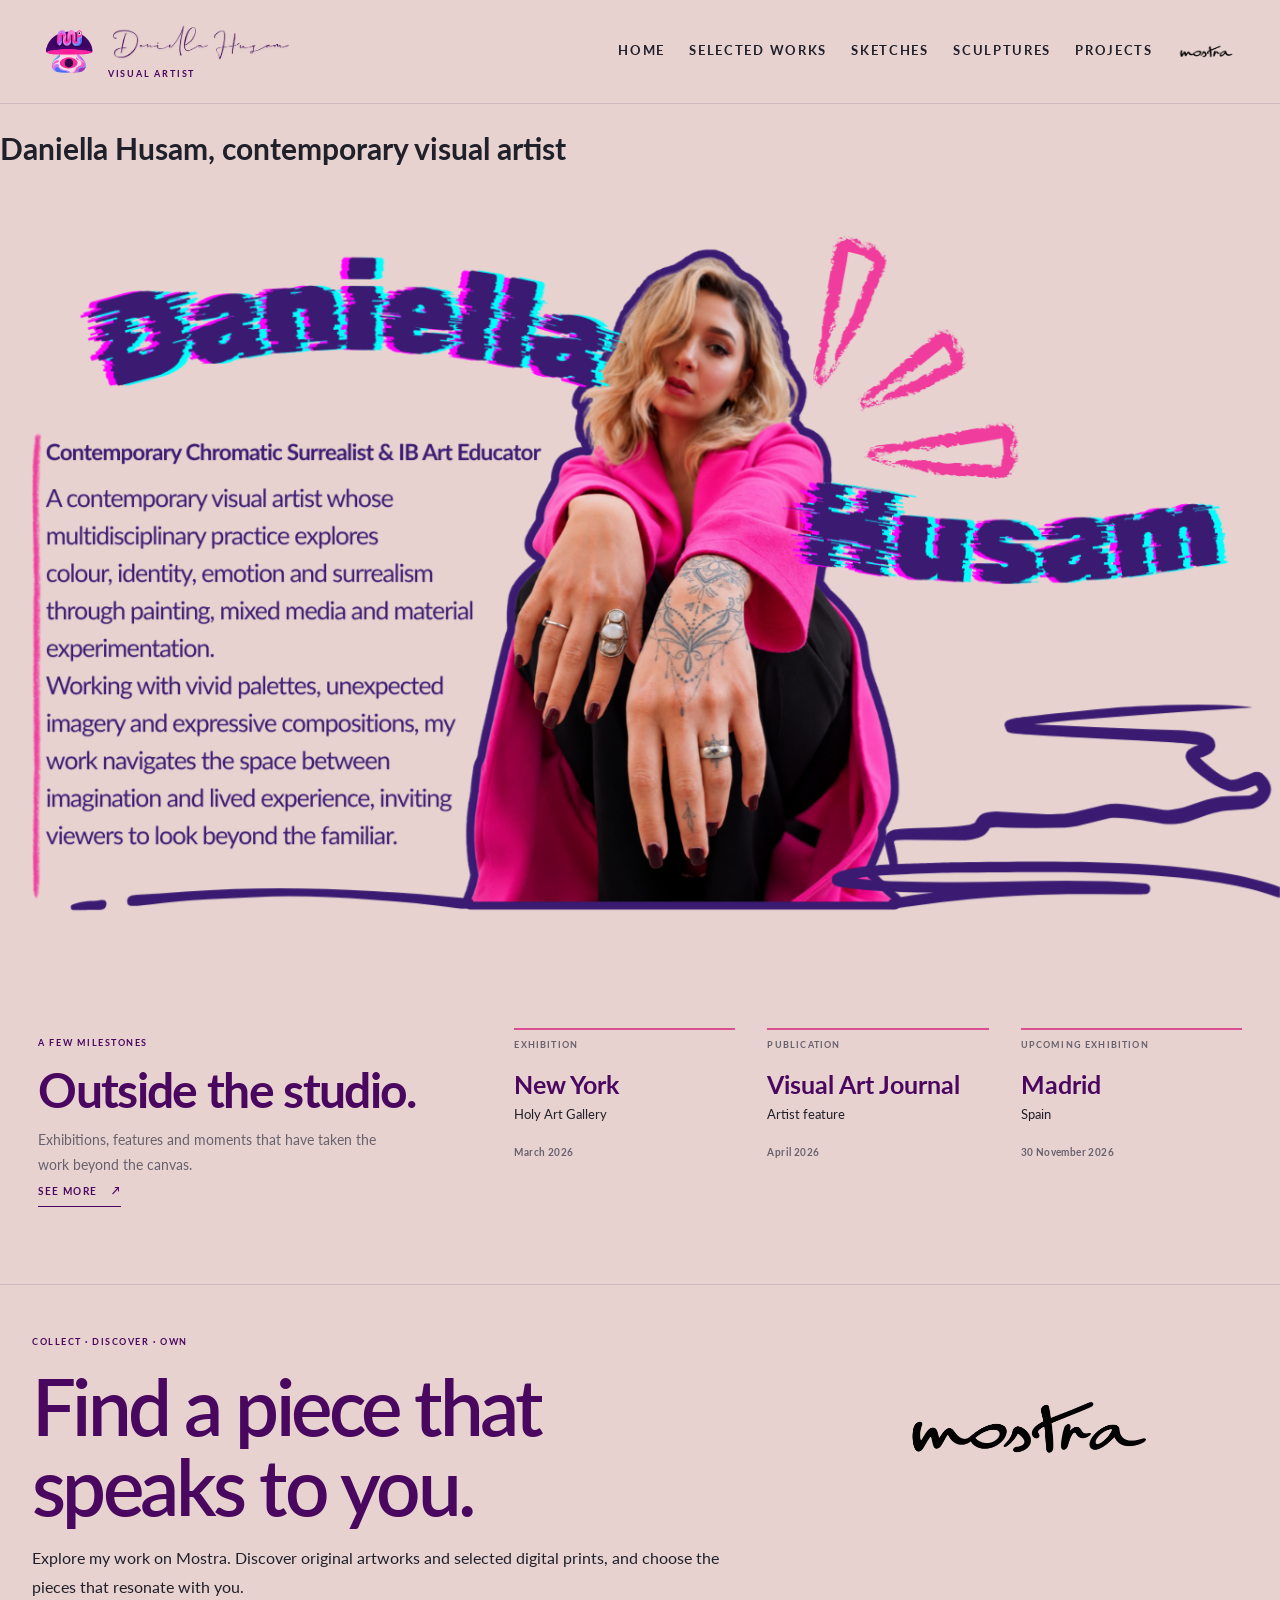
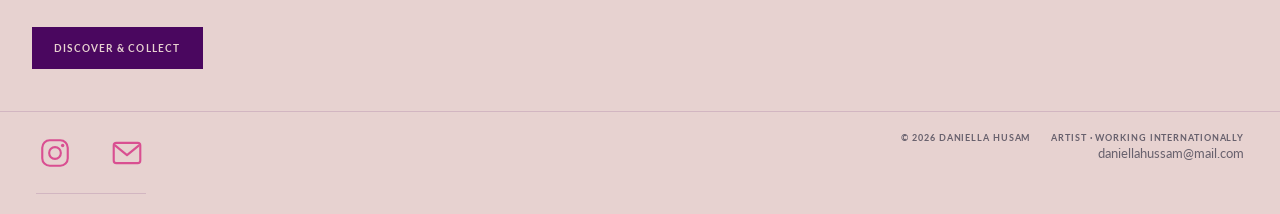
==== index.html @ 7e4cabc6 "Use non-visible semantic page heading" ====
<!doctype html>
<html lang="en">
<head>
  <meta charset="utf-8">
  <meta name="viewport" content="width=device-width, initial-scale=1">
  <title>Daniella Husam (Dania Husam) | Contemporary Visual Artist</title>
  <meta name="description" content="Daniella Husam, also known as Dania Husam, is a contemporary visual artist working across painting, mixed media and surreal imagery.">
<link rel="canonical" href="https://daniellartem.com/">
<meta property="og:type" content="website">
<meta property="og:site_name" content="Daniella Husam | Visual Artist">
<meta property="og:title" content="Daniella Husam (Dania Husam) | Contemporary Visual Artist">
<meta property="og:description" content="Daniella Husam, also known as Dania Husam, is a contemporary visual artist working across painting, mixed media and surreal imagery.">
<meta property="og:url" content="https://daniellartem.com/">
<meta property="og:image" content="https://daniellartem.com/assets/images/homefoto-org.png">
<meta name="twitter:card" content="summary_large_image">
<meta name="twitter:title" content="Daniella Husam (Dania Husam) | Contemporary Visual Artist">
<meta name="twitter:description" content="Daniella Husam, also known as Dania Husam, is a contemporary visual artist working across painting, mixed media and surreal imagery.">
<meta name="twitter:image" content="https://daniellartem.com/assets/images/homefoto-org.png">
    <link rel="icon" type="image/x-icon" href="favicon.ico">
  <link rel="icon" type="image/png" sizes="32x32" href="favicon-32.png">
  <link rel="apple-touch-icon" sizes="180x180" href="favicon-180.png">
  <link rel="preconnect" href="https://fonts.googleapis.com">
  <link rel="preconnect" href="https://fonts.gstatic.com" crossorigin>
  <link href="https://fonts.googleapis.com/css2?family=DM+Sans:wght@400;500;600;700&family=Lato:wght@400;700&family=Playfair+Display:wght@500;600;700&family=Bowlby+One+SC&display=swap" rel="stylesheet">
  <link href="assets/css/style.css?v=20261120-hidden-headings" rel="stylesheet">

  <script type="application/ld+json">
  {
    "@context": "https://schema.org",
    "@type": "Person",
    "name": "Daniella Husam",
    "alternateName": "Dania Husam",
    "jobTitle": "Visual Artist",
    "url": "https://daniellartem.com/",
    "sameAs": [
      "https://www.instagram.com/daniellartem/",
      "https://getmostra.com/artist/daniellahussam"
    ]
  }
  </script>
</head>
<body>
  <header class="site-header">
    <a class="brand" href="index.html" aria-label="Daniella Husam home">
      <img class="mushroom-mark" src="assets/images/mushroom-logo.png" alt="">
      <span class="brand-lockup">
        <img class="brand-signature" src="assets/images/daniella-husam-signature.png" alt="Daniella Husam">
        <small>VISUAL ARTIST</small>
      </span>
    </a>
    <nav class="nav" aria-label="Main navigation">
      <a href="index.html">Home</a>
      <a href="selected-works.html">Selected Works</a>
      <a href="studies.html">Sketches</a>
      <a href="ceramics.html">Sculptures</a>
      <a href="installations.html">Projects</a>
      <a class="mostra-nav-link" href="https://getmostra.com/artist/daniellahussam" target="_blank" rel="noopener noreferrer" aria-label="Visit Mostra">
        <img src="assets/images/mostra-logo.png" alt="Mostra">
      </a>
    </nav>
  </header>

  <main class="home-main">
<h1 class="visually-hidden">Daniella Husam, contemporary visual artist</h1>
    <section class="hero-artworld" aria-label="Daniella Husam artist introduction">
      <p class="hero-accessible-copy">Daniella Husam, contemporary chromatic surrealist and IB art educator. Her multidisciplinary practice explores colour, identity, emotion and surrealism through painting, mixed media and material experimentation.</p>
      <img class="hero-layer hero-portrait-layer" src="assets/images/2.png" alt="Daniella Husam in a bright pink jacket" fetchpriority="high">
      <img class="hero-layer hero-name-daniella" src="assets/images/3.png" alt="" aria-hidden="true">
      <img class="hero-layer hero-name-husam" src="assets/images/4.png" alt="" aria-hidden="true">
      <img class="hero-layer hero-pink-doodles" src="assets/images/5.png" alt="" aria-hidden="true">
      <img class="hero-layer hero-purple-scribble" src="assets/images/6.png" alt="" aria-hidden="true">
      <img class="hero-layer hero-pink-line" src="assets/images/7.png" alt="" aria-hidden="true">
      <img class="hero-layer hero-tagline" src="assets/images/8.png" alt="" aria-hidden="true">
      <img class="hero-layer hero-artist-statement" src="assets/images/9.png" alt="" aria-hidden="true">
    </section>

    <section class="achievements-preview" aria-labelledby="achievements-heading">
      <div class="achievements-heading">
        <span class="eyebrow">A few milestones</span>
        <h2 id="achievements-heading">Outside the studio.</h2>
        <p>Exhibitions, features and moments that have taken the work beyond the canvas.</p>
        <a class="text-link-button achievements-see-more" href="achievements.html">See more <span aria-hidden="true">↗</span></a>
      </div>
      <div class="achievement-list">
        <article class="achievement-item">
          <span class="achievement-type">Exhibition</span>
          <h3>New York</h3>
          <p>Holy Art Gallery</p>
          <time datetime="2026-03">March 2026</time>
        </article>
        <article class="achievement-item">
          <span class="achievement-type">Publication</span>
          <h3>Visual Art Journal</h3>
          <p>Artist feature</p>
          <time datetime="2026-04">April 2026</time>
        </article>
        <article class="achievement-item">
          <span class="achievement-type">Upcoming exhibition</span>
          <h3>Madrid</h3>
          <p>Spain</p>
          <time datetime="2026-11-30">30 November 2026</time>
        </article>
      </div>
    </section>

    <section class="mostra-section" id="collect">
      <div class="mostra-copy">
        <div class="eyebrow">Collect · Discover · Own</div>
        <h2>Find a piece that<br>speaks to you.</h2>
        <p>Explore my work on Mostra. Discover original artworks and selected digital prints, and choose the pieces that resonate with you.</p>
        <a class="mostra-button" href="https://getmostra.com/artist/daniellahussam" target="_blank" rel="noopener noreferrer">Discover &amp; Collect</a>
      </div>
      <a class="mostra-art-link" href="https://getmostra.com/artist/daniellahussam" target="_blank" rel="noopener noreferrer" aria-label="Discover and collect artwork on Mostra">
        <img class="mostra-large-logo" src="assets/images/mostra-logo.png" alt="Mostra">
      </a>
    </section>
  </main>

  <footer class="site-footer home-footer">
    <div class="footer-socials" aria-label="Social links">
      <a href="https://www.instagram.com/daniellartem/" target="_blank" rel="noopener noreferrer" aria-label="Instagram">
        <svg viewBox="0 0 32 32" aria-hidden="true"><rect x="4" y="4" width="24" height="24" rx="7"></rect><circle cx="16" cy="16" r="5.5"></circle><circle class="icon-dot" cx="23.2" cy="8.9" r="1.6"></circle></svg>
      </a>
      <a href="mailto:daniellahussam@mail.com" aria-label="Email Daniella">
        <svg viewBox="0 0 32 32" aria-hidden="true"><rect x="3.5" y="6.5" width="25" height="19" rx="2.5"></rect><path d="M5 9l11 9 11-9"></path></svg>
      </a>
    </div>
    <div class="footer-bottom">
      <span>© 2026 Daniella Husam</span>
      <span>Artist · Working internationally<br><a href="mailto:daniellahussam@mail.com">daniellahussam@mail.com</a></span>
    </div>
  </footer>
</body>
</html>
---- assets/css/style.css ----
@import url('https://fonts.googleapis.com/css2?family=DM+Sans:wght@400;500;600;700&family=Lato:wght@400;700&family=Playfair+Display:wght@500;600;700&display=swap');

:root {
  --blush: #e7d2d0;
  --pink: #D94F91;
  --purple: #4A075F;
  --ink: #20202B;
  --blue: #8DAFC2;
  --paper: var(--blush);
  --muted: #68616D;
  --line: rgba(32, 32, 43, .16);
  --sans: 'Lato', sans-serif;
  --display: 'Playfair Display', Georgia, serif;
  --ui: 'DM Sans', sans-serif;
}

* { box-sizing: border-box; }
html { scroll-behavior: smooth; scroll-padding-top: 110px; }
body {
  margin: 0;
  background: var(--blush);
  color: var(--ink);
  font: 15px/1.65 var(--sans);
  animation: pageIn .7s ease both;
}
@keyframes pageIn { from { opacity: 0; } to { opacity: 1; } }
a { color: inherit; text-decoration: none; }
a:hover { color: var(--pink); }
img { max-width: 100%; display: block; }

/* Fixed navigation shared by every page */
.site-header {
  position: fixed;
  z-index: 1000;
  inset: 0 0 auto;
  width: 100%;
  min-height: 88px;
  padding: 13px 5vw;
  display: flex;
  align-items: center;
  justify-content: space-between;
  gap: 24px;
  background: rgba(231, 210, 208, .96);
  border-bottom: 1px solid var(--line);
  backdrop-filter: blur(14px);
}
body { padding-top: 88px; }
.brand { display: flex; align-items: center; gap: 10px; min-width: 0; flex-shrink: 0; }
.brand .mushroom-mark { width: 36px; height: 36px; flex: 0 0 36px; object-fit: contain; }
.brand-lockup { display: flex; flex-direction: column; align-items: flex-start; gap: 3px; }
.brand .brand-signature { width: 150px; height: auto; max-height: 38px; object-fit: contain; }
.brand-lockup small { font: 700 8px/1.3 var(--ui); letter-spacing: .2em; color: var(--purple); }
.nav { display: flex; flex-wrap: wrap; gap: clamp(10px, 1.8vw, 27px); justify-content: flex-end; align-items: center; }
.nav a {
  font: 700 10px/1.4 var(--ui);
  letter-spacing: .12em;
  text-transform: uppercase;
  color: var(--ink);
  padding: 6px 0;
  border-bottom: 1px solid transparent;
  transition: color .25s, border-color .25s;
}
.nav a:hover, .nav a.active { color: var(--pink); border-color: var(--pink); }
.nav .mostra-nav-link { border: 0; display: flex; align-items: center; }
.mostra-nav-link img { width: 49px; height: 23px; object-fit: contain; }

/* Editorial homepage */
main { max-width: 1600px; margin: auto; padding: 0 5vw; }
.hero-editorial {
  min-height: min(790px, calc(100vh - 88px));
  position: relative;
  display: grid;
  grid-template-columns: 1fr 1fr;
  grid-template-rows: 125px minmax(390px, 1fr) 100px;
  align-items: center;
  padding: 35px 0 25px;
  isolation: isolate;
}
.hero-name {
  z-index: 2;
  color: var(--purple);
  font: 600 clamp(54px, 8.5vw, 126px)/.98 var(--display);
  letter-spacing: -.055em;
}
.hero-name-daniella { grid-column: 1; grid-row: 1; align-self: end; padding-left: 2%; }
.hero-name-husam { grid-column: 2; grid-row: 1; align-self: end; text-align: right; padding-right: 3%; color: var(--pink); }
.hero-portrait {
  grid-column: 1 / 3;
  grid-row: 2 / 4;
  justify-self: center;
  align-self: center;
  width: min(48%, 510px);
  height: min(590px, 66vh);
  min-height: 390px;
  overflow: hidden;
  position: relative;
  z-index: 1;
  background: var(--blue);
  box-shadow: 18px 18px 0 rgba(141, 175, 194, .24);
}
.hero-portrait img {
  width: 100%;
  height: 100%;
  object-fit: cover;
  object-position: 50% 42%;
  animation: portraitReveal 1.1s .12s both;
}
@keyframes portraitReveal {
  from { opacity: 0; transform: scale(1.035); }
  to { opacity: 1; transform: scale(1); }
}
.hero-intro {
  grid-column: 2;
  grid-row: 3;
  z-index: 3;
  justify-self: end;
  align-self: end;
  width: min(310px, 42%);
  margin: 0 1% 12px 0;
  padding: 18px 20px;
  background: rgba(231, 210, 208, .94);
}
.eyebrow { font: 700 9px/1.6 var(--ui); letter-spacing: .17em; text-transform: uppercase; color: var(--purple); }
.hero-intro p { font-size: 14px; line-height: 1.75; margin: 10px 0 0; }
.scroll-cue {
  grid-column: 1;
  grid-row: 3;
  z-index: 3;
  align-self: end;
  justify-self: start;
  display: inline-flex;
  align-items: center;
  gap: 12px;
  margin: 0 0 18px 2%;
  font: 700 9px var(--ui);
  letter-spacing: .15em;
  text-transform: uppercase;
  color: var(--purple);
}
.scroll-arrow { color: var(--pink); font-size: 22px; transition: transform .25s; }
.scroll-cue:hover .scroll-arrow { transform: translateY(5px); }

/* Mostra call to action */
.mostra-section {
  display: grid;
  grid-template-columns: 1.3fr .7fr;
  gap: 50px;
  align-items: center;
  padding: 75px 0;
  margin: 15px 0 55px;
  border-top: 1px solid var(--line);
  border-bottom: 1px solid var(--line);
}
.mostra-copy h2 {
  font: 600 clamp(40px, 6vw, 76px)/1.02 var(--display);
  letter-spacing: -.045em;
  margin: 18px 0;
  max-width: 850px;
  color: var(--purple);
}
.mostra-copy p { font-size: 16px; line-height: 1.8; max-width: 650px; margin: 0 0 25px; color: var(--ink); }
.mostra-button {
  display: inline-flex;
  background: var(--purple);
  color: var(--blush);
  padding: 15px 22px;
  font: 700 10px var(--ui);
  letter-spacing: .12em;
  text-transform: uppercase;
  transition: transform .25s, background .25s;
}
.mostra-button:hover { background: var(--pink); color: white; transform: translateY(-2px); }
.mostra-mark { display: flex; justify-content: center; align-items: center; padding: 25px; }
.mostra-mark img { width: 100%; max-width: 270px; height: auto; object-fit: contain; }

.gallery-main { padding-top: 35px; }
.card-grid { columns: 3; column-gap: 22px; padding: 0 0 75px; }
.work-card {
  display: inline-block; width: 100%; break-inside: avoid; margin: 0 0 34px;
  opacity: 0; transform: translateY(16px);
  transition: opacity .7s ease, transform .7s ease;
}
.work-card.is-visible { opacity: 1; transform: translateY(0); }
.work-card .visual { width: 100%; overflow: hidden; background: transparent; }
.work-card .visual img {
  width: 100%; height: auto; object-fit: contain; cursor: zoom-in;
  transition: transform .7s cubic-bezier(.2,.7,.2,1), opacity .4s;
}
.work-card:hover .visual img { transform: scale(1.018); }
.artwork-details { padding: 10px 0 0; }
.artwork-line { font-size: 12px; line-height: 1.65; color: var(--ink); }
.artwork-line strong { font-weight: 800; }
.artwork-price { font-size: 11px; margin-top: 3px; color: var(--muted); }
.artwork-purchase {
  display: inline-block; font: 700 10px var(--ui); text-transform: uppercase;
  letter-spacing: .12em; text-decoration: underline; text-underline-offset: 4px;
  margin-top: 7px; color: var(--purple);
}
.empty-message { padding: 40px 0; color: var(--muted); }
.site-footer {
  border-top: 1px solid var(--line); padding: 22px 5vw 30px; max-width: 1600px;
  margin: auto; display: flex; justify-content: space-between; gap: 20px;
  flex-wrap: wrap; color: var(--muted); font: 700 9px var(--ui);
  letter-spacing: .1em; text-transform: uppercase;
}

/* Artwork zoom viewer */
.zoom-viewer {
  position: fixed; inset: 0; z-index: 9999; display: none; align-items: center;
  justify-content: center; background: rgba(32, 32, 43, .97); padding: 70px 24px 30px;
}
.zoom-viewer.open { display: flex; }
.zoom-stage { width: 100%; height: 100%; display: flex; align-items: center; justify-content: center; overflow: hidden; touch-action: none; cursor: grab; user-select: none; }
.zoom-stage.dragging { cursor: grabbing; }
.zoom-stage img { max-width: 100%; max-height: 100%; width: auto; height: auto; object-fit: contain; transform-origin: center; pointer-events: none; user-select: none; }
.zoom-toolbar {
  position: absolute; top: 18px; left: 50%; transform: translateX(-50%);
  display: flex; align-items: center; gap: 9px; z-index: 2;
  background: rgba(231, 210, 208, .12); border: 1px solid rgba(231, 210, 208, .2);
  border-radius: 40px; padding: 8px 12px;
}
.zoom-toolbar button, .zoom-close {
  border: 0; color: white; background: rgba(231, 210, 208, .15); cursor: pointer;
  border-radius: 50%; width: 38px; height: 38px; font-size: 21px;
  display: flex; align-items: center; justify-content: center;
}
.zoom-level { color: white; font-size: 13px; min-width: 48px; text-align: center; }
.zoom-close { position: absolute; top: 20px; right: 24px; font-size: 25px; z-index: 3; }
.zoom-hint { position: absolute; bottom: 18px; color: rgba(231, 210, 208, .7); font-size: 11px; letter-spacing: 1px; }
body.viewer-open { overflow: hidden; }

@media (max-width: 900px) {
  .site-header { min-height: 100px; padding: 12px 5vw; align-items: flex-start; flex-direction: column; gap: 7px; }
  body { padding-top: 100px; }
  .nav { justify-content: flex-start; gap: 8px 18px; }
  .hero-editorial { min-height: 760px; grid-template-rows: 100px minmax(400px, 1fr) 115px; }
  .hero-name { font-size: clamp(52px, 10vw, 90px); }
  .hero-portrait { width: 58%; height: 520px; }
  .hero-intro { width: 42%; padding: 14px; }
  .mostra-section { grid-template-columns: 1fr .6fr; gap: 25px; }
}
@media (max-width: 600px) {
  .site-header { min-height: 126px; padding: 10px 5vw; gap: 8px; }
  body { padding-top: 126px; }
  .brand .brand-signature { width: 132px; }
  .brand .mushroom-mark { width: 31px; height: 31px; flex-basis: 31px; }
  .nav { gap: 7px 13px; }
  .nav a { font-size: 8px; }
  .mostra-nav-link img { width: 40px; }
  main { padding: 0 5vw; }
  .hero-editorial {
    min-height: 760px; grid-template-columns: 1fr 1fr;
    grid-template-rows: 85px 1fr 155px; padding: 22px 0;
  }
  .hero-name { font-size: clamp(43px, 12vw, 68px); }
  .hero-name-daniella { padding-left: 0; }
  .hero-name-husam { padding-right: 0; }
  .hero-portrait { width: 76%; height: 480px; min-height: 0; grid-row: 2 / 4; }
  .hero-intro {
    grid-column: 1 / 3; grid-row: 3; width: 72%;
    justify-self: end; margin: 0 0 12px; padding: 12px 14px;
  }
  .hero-intro p { font-size: 12px; line-height: 1.6; }
  .scroll-cue { grid-column: 1; grid-row: 3; margin: 0 0 18px; gap: 7px; font-size: 8px; }
  .mostra-section { grid-template-columns: 1fr; gap: 20px; padding: 45px 0; }
  .mostra-mark { justify-content: flex-start; padding: 5px 0; }
  .mostra-mark img { max-width: 170px; }
  .card-grid { columns: 2; column-gap: 12px; }
  .work-card { margin-bottom: 24px; }
  .artwork-line { font-size: 11px; }
  .site-footer { padding-left: 5vw; padding-right: 5vw; }
  .zoom-viewer { padding: 75px 10px 45px; }
  .zoom-close { right: 12px; }
  .zoom-toolbar { top: 12px; }
}
@media (max-width: 380px) {
  .card-grid { columns: 1; }
  .nav { gap: 6px 10px; }
}
@media (prefers-reduced-motion: reduce) {
  *, *::before, *::after { animation-duration: .01ms !important; transition-duration: .01ms !important; scroll-behavior: auto !important; }
  .work-card { opacity: 1; transform: none; }
}


/* ===== Homepage art direction: blush, ink, pink, purple and blue ===== */
:root {
  --blush: #e7d2d0;
  --pink: #D94F91;
  --purple: #4A075F;
  --ink: #20202B;
  --blue: #8DAFC2;
  --line: rgba(74, 7, 95, .13);
}
.site-header {
  min-height: 78px;
  padding: 9px 2.5vw;
  background: rgba(231,210,208,.97);
}
body { padding-top: 78px; }
.brand { gap: 12px; }
.brand .mushroom-mark { width: 43px; height: 43px; flex-basis: 43px; }
.brand .brand-signature { width: 150px; max-height: 38px; }
.brand-lockup small { font-size: 8px; }
.nav { gap: clamp(12px, 1.7vw, 25px); }
.nav a { font-size: 9px; letter-spacing: .12em; }
.nav .mostra-nav-link img { width: 49px; height: 23px; }

.home-main { max-width: none; padding: 0 2.8vw; }
.hero-artworld {
  position: relative;
  min-height: 660px;
  height: min(690px, calc(100vh - 78px));
  max-height: 760px;
  overflow: hidden;
  border-bottom: 1px solid var(--line);
  isolation: isolate;
}
.hero-word {
  position: absolute;
  z-index: 1;
  font-family: 'Bowlby One SC', Impact, sans-serif;
  font-weight: 400;
  line-height: .9;
  letter-spacing: -.055em;
  text-transform: none;
  color: var(--ink);
  font-size: clamp(66px, 10.2vw, 148px);
  text-shadow: 4px 3px 0 var(--pink), -4px -3px 0 #12c9d6;
  -webkit-text-stroke: .5px var(--ink);
  pointer-events: none;
}
.hero-word-daniella { left: 2%; top: 15%; transform: rotate(-4deg); }
.hero-word-husam { right: 2%; top: 42%; transform: rotate(2deg); }
.portrait-wrap {
  position: absolute;
  z-index: 2;
  left: 50%;
  bottom: 0;
  transform: translateX(-50%);
  width: min(48vw, 590px);
  height: 94%;
  display: flex;
  align-items: flex-end;
  justify-content: center;
  overflow: visible;
  background: transparent;
  box-shadow: none;
}
.portrait-cutout {
  display: block;
  width: 100%;
  height: 100%;
  object-fit: contain;
  object-position: center bottom;
  animation: none !important;
  transform: none !important;
  filter: none;
}
.portrait-scribble {
  position: absolute;
  z-index: 3;
  left: -53%;
  bottom: -3px;
  width: 112%;
  height: 135px;
  overflow: visible;
  pointer-events: none;
}
.portrait-scribble path {
  fill: none;
  stroke: var(--purple);
  stroke-width: 7;
  stroke-linecap: round;
  stroke-linejoin: round;
}
.hero-bio {
  position: absolute;
  z-index: 4;
  right: 1.4%;
  bottom: 4px;
  width: min(29%, 355px);
  display: flex;
  gap: 15px;
  align-items: stretch;
  padding: 0 0 10px;
  background: transparent;
}
.bio-rule { display: block; width: 4px; flex: 0 0 4px; background: var(--pink); }
.bio-copy { padding: 5px 0 0; }
.bio-copy p { margin: 0; font: 400 clamp(14px, 1.25vw, 19px)/1.48 var(--sans); color: var(--purple); }
.bio-copy .bio-kicker { margin-bottom: 3px; }
.hero-bottom-note {
  position: absolute;
  z-index: 4;
  left: 2%;
  bottom: 22px;
  color: var(--purple);
  font: 700 9px var(--ui);
  letter-spacing: .18em;
  text-transform: uppercase;
}
.hero-doodle { position: absolute; z-index: 3; pointer-events: none; }
.hero-doodle svg { width: 100%; height: 100%; overflow: visible; }
.hero-doodle svg path, .hero-doodle svg circle {
  fill: none; stroke: var(--blue); stroke-width: 4;
  stroke-linecap: round; stroke-linejoin: round;
}
.hero-fish { right: 1.1%; bottom: 24%; width: 92px; height: 72px; transform: rotate(-8deg); }
.hero-fish svg path:first-child { fill: rgba(141,175,194,.12); }
.hero-spark { right: 8%; top: 18%; color: var(--pink); font-size: 42px; transform: rotate(12deg); }
.hero-mushroom { left: 2%; top: 48%; width: 70px; height: 78px; transform: rotate(-8deg); }
.hero-mushroom svg path { stroke: var(--pink); stroke-width: 4; }
.hero-mushroom svg circle { fill: var(--pink); stroke: none; }

.mostra-section {
  margin: 0;
  padding: 50px 0 42px;
  grid-template-columns: 1.25fr .75fr;
  gap: 40px;
  border-top: 0;
  border-bottom: 1px solid var(--line);
}
.mostra-copy h2 {
  font-size: clamp(42px, 6.2vw, 78px);
  line-height: 1.02;
  margin: 18px 0 18px;
  color: var(--purple);
}
.mostra-copy p { max-width: 700px; font-size: 16px; }
.mostra-button { padding: 15px 22px; background: var(--purple); }
.mostra-button:hover { background: var(--pink); }
.mostra-art-link {
  min-height: 260px;
  position: relative;
  display: flex;
  align-items: flex-start;
  justify-content: center;
  padding: 12px 10px 0;
}
.mostra-large-logo { width: min(78%, 260px); max-height: 95px; object-fit: contain; }
.paper-plane-doodle {
  position: absolute; width: 205px; height: 165px;
  right: 18%; bottom: -5px; transform: rotate(7deg);
  overflow: visible;
}
.paper-plane-doodle path {
  fill: none; stroke: var(--blue); stroke-width: 7;
  stroke-linecap: round; stroke-linejoin: round;
}
.paper-plane-doodle .plane-trail { stroke: var(--pink); stroke-dasharray: 2 13; stroke-width: 8; }
.paper-plane-doodle circle { fill: var(--pink); stroke: none; }
.home-footer { max-width: none; padding: 0 2.8vw 20px; border-top: 0; }
.footer-socials {
  min-height: 66px; display: flex; justify-content: center; align-items: center;
  gap: 32px; border-bottom: 1px solid var(--line);
}
.footer-socials a {
  color: var(--pink); font: 700 34px/1 var(--ui);
  transition: transform .2s, color .2s;
}
.footer-socials a:hover { color: var(--purple); transform: translateY(-3px); }
.footer-bottom {
  display: flex; justify-content: space-between; gap: 20px;
  padding: 18px 0 0; color: var(--muted);
  font: 700 9px/1.7 var(--ui); letter-spacing: .1em; text-transform: uppercase;
}
.footer-bottom span:last-child { text-align: right; }
.footer-bottom a { font: 400 13px var(--sans); letter-spacing: 0; text-transform: none; }

@media (max-width: 900px) {
  .site-header { min-height: 94px; padding: 9px 3vw; flex-direction: row; align-items: center; }
  body { padding-top: 94px; }
  .brand .mushroom-mark { width: 40px; height: 40px; flex-basis: 40px; }
  .hero-artworld { min-height: 650px; height: 76vh; }
  .hero-word { font-size: clamp(58px, 11vw, 100px); }
  .portrait-wrap { width: min(58vw, 520px); height: 88%; }
  .hero-bio { width: 31%; right: 1%; }
  .bio-copy p { font-size: 14px; }
  .hero-fish { width: 68px; right: 1%; }
  .mostra-section { grid-template-columns: 1fr .65fr; }
}
@media (max-width: 600px) {
  .site-header { min-height: 120px; padding: 9px 4vw; flex-direction: column; align-items: flex-start; gap: 7px; }
  body { padding-top: 120px; }
  .brand .mushroom-mark { width: 38px; height: 38px; flex-basis: 38px; }
  .brand .brand-signature { width: 150px; }
  .nav { width: 100%; justify-content: flex-start; gap: 5px 13px; }
  .nav a { font-size: 8px; }
  .nav .mostra-nav-link img { width: 40px; }
  .home-main { padding: 0 4vw; }
  .hero-artworld { min-height: 740px; height: auto; max-height: none; }
  .hero-word { font-size: clamp(48px, 13vw, 76px); }
  .hero-word-daniella { top: 8%; left: 1%; }
  .hero-word-husam { top: 37%; right: 0; }
  .portrait-wrap { width: 92%; height: 68%; bottom: 0; }
  .portrait-scribble { left: -10%; width: 90%; height: 85px; bottom: 0; }
  .hero-bio {
    right: 0; bottom: 13px; width: 56%;
    padding: 8px 0 8px 8px; gap: 9px;
  }
  .bio-copy p { font-size: 12px; line-height: 1.45; }
  .bio-copy .bio-kicker { font-size: 11px; }
  .hero-bottom-note { left: 0; bottom: 24px; width: 38%; font-size: 7px; line-height: 1.7; }
  .hero-fish { width: 55px; height: 44px; right: 1%; bottom: 32%; }
  .hero-mushroom { width: 45px; height: 52px; top: 25%; left: 2%; }
  .hero-spark { top: 18%; right: 7%; font-size: 28px; }
  .mostra-section { grid-template-columns: 1fr; padding: 42px 0 32px; gap: 18px; }
  .mostra-copy h2 { font-size: clamp(43px, 12vw, 60px); }
  .mostra-copy p { font-size: 14px; }
  .mostra-art-link { min-height: 190px; justify-content: flex-start; }
  .mostra-large-logo { width: 170px; }
  .paper-plane-doodle { width: 150px; height: 120px; right: 10%; }
  .footer-socials { min-height: 58px; gap: 25px; }
  .footer-socials a { font-size: 29px; }
  .footer-bottom { font-size: 8px; }
  .card-grid { columns: 2; }
}


/* Homepage hero: use Daniella's supplied composition as one complete artwork */
.hero-artworld {
  width: 100%;
  min-height: 0;
  height: auto;
  max-height: none;
  padding: 0;
  margin: 0;
  overflow: hidden;
  background: #e7d2d0;
  border-bottom: 1px solid var(--line);
}
.home-hero-image {
  display: block;
  width: 100%;
  max-width: 1366px;
  height: auto;
  margin: 0 auto;
  object-fit: contain;
  object-position: center;
  animation: none !important;
  transform: none !important;
}

/* Clear, medium-sized footer social icons */
.footer-socials {
  min-height: 82px;
  gap: 34px;
}
.footer-socials a {
  display: inline-flex;
  width: 38px;
  height: 38px;
  align-items: center;
  justify-content: center;
  color: var(--pink);
}
.footer-socials a svg {
  display: block;
  width: 34px;
  height: 34px;
  fill: none;
  stroke: currentColor;
  stroke-width: 2;
  stroke-linecap: round;
  stroke-linejoin: round;
}
.footer-socials a .icon-dot { fill: currentColor; stroke: none; }
.footer-socials a:hover { color: var(--purple); }

@media (max-width: 600px) {
  .home-hero-image { width: 100%; }
  .footer-socials { min-height: 74px; gap: 28px; }
  .footer-socials a, .footer-socials a svg { width: 32px; height: 32px; }
}


/* FINAL HOMEPAGE: display Daniella's supplied PNG as-is, with no extra hero elements */
.home-main {
  max-width: none;
  width: 100%;
  padding: 0;
  margin: 0;
}
.hero-artworld {
  display: block;
  width: 100%;
  height: auto;
  min-height: 0;
  max-height: none;
  margin: 0;
  padding: 0;
  overflow: visible;
  border: 0;
  background: #e7d2d0;
}
.home-hero-image {
  display: block;
  width: 100%;
  max-width: none;
  height: auto;
  margin: 0;
  object-fit: contain;
  object-position: center;
  animation: none !important;
  transform: none !important;
}
.paper-plane-doodle {
  display: none !important;
}


/* Final sizing adjustments: larger header, slightly inset Mostra section */
.site-header {
  min-height: 104px;
  padding: 13px 3.5vw;
}
body { padding-top: 104px; }
.brand { gap: 14px; }
.brand .mushroom-mark {
  width: 49px;
  height: 49px;
  flex-basis: 49px;
}
.brand .brand-signature {
  width: 185px;
  max-height: 48px;
}
.brand-lockup small { font-size: 9px; }
.nav { gap: clamp(14px, 1.9vw, 30px); }
.nav a { font-size: 11px; }
.nav .mostra-nav-link img {
  width: 58px;
  height: 28px;
}
.mostra-section {
  padding-left: clamp(18px, 2.5vw, 40px);
  padding-right: clamp(18px, 2.5vw, 40px);
}
.paper-plane-doodle { display: none !important; }

@media (max-width: 900px) {
  .site-header {
    min-height: 104px;
    padding: 11px 3.5vw;
  }
  body { padding-top: 104px; }
  .brand .mushroom-mark {
    width: 45px;
    height: 45px;
    flex-basis: 45px;
  }
  .brand .brand-signature { width: 170px; }
  .nav a { font-size: 10px; }
  .nav .mostra-nav-link img { width: 52px; }
}

@media (max-width: 600px) {
  .site-header {
    min-height: 132px;
    padding: 10px 4vw;
  }
  body { padding-top: 132px; }
  .brand .mushroom-mark {
    width: 40px;
    height: 40px;
    flex-basis: 40px;
  }
  .brand .brand-signature { width: 155px; }
  .nav a { font-size: 8px; }
  .nav .mostra-nav-link img { width: 43px; }
  .mostra-section {
    padding-left: 14px;
    padding-right: 14px;
  }
}


/* Final navigation label sizing */
.site-header .nav a:not(.mostra-nav-link) {
  font-size: 13px;
  letter-spacing: .13em;
  line-height: 1.5;
}

@media (max-width: 900px) {
  .site-header .nav a:not(.mostra-nav-link) {
    font-size: 12px;
  }
}

@media (max-width: 600px) {
  .site-header .nav a:not(.mostra-nav-link) {
    font-size: 10px;
  }
}


/* Projects page: editorial L-shaped statement and floated image grid */
.projects-main { max-width: 1600px; }
.projects-layout { display: flow-root; padding: 0 0 75px; }
.projects-gallery {
  float: right;
  width: 58%;
  display: grid;
  grid-template-columns: repeat(2, minmax(0, 1fr));
  gap: 24px 30px;
  padding: 0 0 20px 34px;
  columns: unset;
}
.projects-gallery .work-card {
  display: block;
  width: 100%;
  margin: 0;
}
.projects-gallery .work-card:nth-child(3) { grid-column: 1 / -1; }
.projects-gallery .work-card .visual img { width: 100%; }
.project-statement {
  color: #171717;
  font-family: 'Lato', sans-serif;
  font-size: 19px;
  line-height: 1.58;
}
.project-statement h1 {
  margin: 0 0 3px;
  font: 700 clamp(25px, 2.2vw, 34px)/1.2 'Lato', sans-serif;
  color: var(--ink);
}
.project-statement .project-meta {
  margin: 0 0 24px;
  font-size: 13px;
  line-height: 1.5;
  letter-spacing: .04em;
  color: var(--muted);
}
.project-statement p { margin: 0 0 18px; }
@media (max-width: 700px) {
  .projects-gallery {
    float: none;
    width: 100%;
    padding: 0 0 24px;
    gap: 16px;
  }
  .project-statement { font-size: 16px; line-height: 1.65; }
  .project-statement h1 { font-size: 27px; }
}
@media (max-width: 420px) {
  .projects-gallery { grid-template-columns: 1fr; }
  .projects-gallery .work-card:nth-child(3) { grid-column: auto; }
}


/* Projects: independent recent uploads first, then one self-contained feature */
.projects-content { display: block; padding-bottom: 70px; }
.projects-new-work {
  display: grid;
  grid-template-columns: repeat(3, minmax(0, 1fr));
  gap: 28px;
  margin-bottom: 64px;
}
.projects-new-work .work-card { margin: 0; }
.projects-layout { display: flow-root; padding: 0 0 30px; }
.projects-gallery {
  float: right;
  width: 58%;
  display: grid;
  grid-template-columns: repeat(2, minmax(0, 1fr));
  gap: 24px 30px;
  padding: 0 0 20px 34px;
  columns: unset;
}
.projects-gallery .work-card { display: block; width: 100%; margin: 0; }
.projects-gallery .work-card:nth-child(3) { grid-column: 1 / -1; }
.projects-gallery .work-card .visual img { width: 100%; }
.projects-gallery .work-card:nth-child(n+4) { grid-column: auto; }
.project-statement {
  color: #171717;
  font-family: 'Lato', sans-serif;
  font-size: 19px;
  line-height: 1.58;
}
.project-statement h1 {
  margin: 0 0 3px;
  font: 700 clamp(25px, 2.2vw, 34px)/1.2 'Lato', sans-serif;
  color: var(--ink);
}
.project-statement .project-meta {
  margin: 0 0 24px;
  font-size: 13px;
  line-height: 1.5;
  letter-spacing: .04em;
  color: var(--muted);
}
.project-statement p { margin: 0 0 18px; }
@media (max-width: 700px) {
  .projects-new-work { grid-template-columns: repeat(2, minmax(0, 1fr)); gap: 16px; margin-bottom: 38px; }
  .projects-gallery { float: none; width: 100%; padding: 0 0 24px; gap: 16px; }
  .project-statement { font-size: 16px; line-height: 1.65; }
  .project-statement h1 { font-size: 27px; }
}
@media (max-width: 420px) {
  .projects-new-work { grid-template-columns: 1fr; }
  .projects-gallery { grid-template-columns: 1fr; }
  .projects-gallery .work-card:nth-child(3) { grid-column: auto; }
}



/* Comfort Zone: preserve artwork on the left, statement on the right */
.comfort-project {
  display: grid;
  grid-template-columns: minmax(0, 0.72fr) minmax(0, 1.28fr);
  align-items: start;
  gap: clamp(28px, 4vw, 64px);
  margin: 0 0 72px;
}
.comfort-project > .work-card {
  width: 100%;
  max-width: 480px;
  margin: 0;
}
.comfort-project > .work-card .visual img {
  display: block;
  width: 100%;
  max-height: 480px;
  object-fit: contain;
  object-position: top left;
}
.comfort-project .project-statement { padding-top: 0; }
.comfort-project .project-statement .project-meta { margin-bottom: 24px; }
@media (max-width: 700px) {
  .comfort-project { grid-template-columns: 1fr; gap: 24px; margin-bottom: 44px; }
}


/* Selected Works: compact editorial masonry grid inspired by the supplied reference */
body[data-category="Selected Works"] .gallery-main {
  width: 100%;
  max-width: 1800px;
  padding: 28px clamp(24px, 4vw, 64px) 0;
}
body[data-category="Selected Works"] .card-grid {
  columns: 4;
  column-gap: clamp(16px, 1.8vw, 28px);
  padding-bottom: 80px;
}
body[data-category="Selected Works"] .work-card {
  display: inline-block;
  width: 100%;
  margin: 0 0 26px;
  break-inside: avoid;
}
body[data-category="Selected Works"] .work-card .visual img {
  width: 100%;
  height: auto;
  object-fit: contain;
}
body[data-category="Selected Works"] .artwork-details {
  padding-top: 11px;
}
body[data-category="Selected Works"] .artwork-line {
  font-size: 12px;
  line-height: 1.6;
}
body[data-category="Selected Works"] .artwork-price {
  font-size: 11px;
  margin-top: 4px;
}
body[data-category="Selected Works"] .artwork-purchase {
  margin-top: 5px;
}
@media (max-width: 1100px) {
  body[data-category="Selected Works"] .card-grid { columns: 3; }
}
@media (max-width: 700px) {
  body[data-category="Selected Works"] .gallery-main { padding: 20px 5vw 0; }
  body[data-category="Selected Works"] .card-grid { columns: 2; column-gap: 14px; }
  body[data-category="Selected Works"] .work-card { margin-bottom: 22px; }
  body[data-category="Selected Works"] .artwork-line { font-size: 11px; }
}
@media (max-width: 420px) {
  body[data-category="Selected Works"] .card-grid { columns: 1; }
}


/* Selected Works: always show each artwork in full, with its original aspect ratio */
body[data-category="Selected Works"] .work-card .visual {
  height: auto;
  overflow: visible;
}
body[data-category="Selected Works"] .work-card .visual img {
  display: block;
  width: 100%;
  max-width: 100%;
  height: auto !important;
  aspect-ratio: auto !important;
  object-fit: unset !important;
  object-position: center;
  transform: none;
}
body[data-category="Selected Works"] .work-card:hover .visual img {
  transform: none;
}


/* Selected Works: stable editorial grid, preserving every artwork's full proportions */
body[data-category="Selected Works"] .card-grid {
  columns: unset;
  display: grid;
  grid-template-columns: repeat(4, minmax(0, 1fr));
  grid-auto-rows: auto;
  grid-auto-flow: row;
  align-items: start;
  column-gap: clamp(16px, 1.8vw, 28px);
  row-gap: 30px;
}
body[data-category="Selected Works"] .work-card {
  display: block;
  width: auto;
  min-width: 0;
  margin: 0;
  break-inside: auto;
  align-self: start;
}
body[data-category="Selected Works"] .work-card.mushroom-feature {
  grid-column: span 2;
}
body[data-category="Selected Works"] .work-card .visual {
  width: 100%;
  height: auto;
  overflow: visible;
}
body[data-category="Selected Works"] .work-card .visual img {
  display: block;
  width: 100%;
  height: auto;
  max-height: none;
  object-fit: contain;
}
body[data-category="Selected Works"] .artwork-details {
  position: relative;
  margin-top: 10px;
}
@media (max-width: 1100px) {
  body[data-category="Selected Works"] .card-grid { grid-template-columns: repeat(3, minmax(0, 1fr)); }
}
@media (max-width: 700px) {
  body[data-category="Selected Works"] .card-grid { grid-template-columns: repeat(2, minmax(0, 1fr)); }
  body[data-category="Selected Works"] .work-card.mushroom-feature { grid-column: span 2; }
}
@media (max-width: 420px) {
  body[data-category="Selected Works"] .card-grid { grid-template-columns: 1fr; }
  body[data-category="Selected Works"] .work-card.mushroom-feature { grid-column: span 1; }
}


/* TEDx University of Jordan: photograph on the left, project text alongside */
.tedx-project {
  display: grid;
  grid-template-columns: minmax(0, 1fr) minmax(0, 1fr);
  align-items: start;
  gap: clamp(28px, 4vw, 64px);
  margin: 0 0 72px;
}
.tedx-project > .work-card { width: 100%; max-width: 620px; margin: 0; }
.tedx-project > .work-card .visual { width: 100%; height: auto; overflow: visible; }
.tedx-project > .work-card .visual img {
  display: block; width: 100%; height: auto; max-height: none;
  object-fit: contain; object-position: top left;
}
.tedx-project .project-statement { padding-top: 0; }
.tedx-project .project-materials { margin-top: 24px; font-size: 15px; }
@media (max-width: 700px) {
  .tedx-project { grid-template-columns: 1fr; gap: 24px; margin-bottom: 44px; }
  .tedx-project > .work-card { max-width: none; }
}


/* Artwork descriptions */
.artwork-description {
  margin: 9px 0 0;
  max-width: 62ch;
  color: var(--muted);
  font-size: 13px;
  line-height: 1.75;
}
.project-statement .artwork-description { color: var(--ink); }
@media (max-width: 600px) {
  .artwork-description { font-size: 12px; line-height: 1.7; }
}


/* Restore The Dark Side of the Sea: statement left, curated photo grid right */
.projects-layout {
  display: grid;
  grid-template-columns: minmax(280px, 0.78fr) minmax(0, 1.22fr);
  align-items: start;
  column-gap: clamp(28px, 4vw, 64px);
  row-gap: 28px;
  padding: 0 0 75px;
}
.projects-layout > .project-statement {
  grid-column: 1;
  grid-row: 1;
}
.projects-layout > .projects-gallery {
  float: none;
  grid-column: 2;
  grid-row: 1;
  width: 100%;
  display: grid;
  grid-template-columns: repeat(2, minmax(0, 1fr));
  gap: 24px 26px;
  padding: 0;
}
.projects-layout .projects-gallery .work-card {
  width: 100%;
  margin: 0;
}
.projects-layout .projects-gallery .work-card:nth-child(3) {
  grid-column: 1 / -1;
}
.projects-layout .projects-gallery .work-card .visual {
  height: auto;
  overflow: visible;
}
.projects-layout .projects-gallery .work-card .visual img {
  display: block;
  width: 100%;
  height: auto;
  max-height: none;
  object-fit: contain;
}
@media (max-width: 700px) {
  .projects-layout {
    grid-template-columns: 1fr;
    row-gap: 24px;
  }
  .projects-layout > .project-statement,
  .projects-layout > .projects-gallery {
    grid-column: 1;
    grid-row: auto;
  }
  .projects-layout > .projects-gallery {
    grid-template-columns: repeat(2, minmax(0, 1fr));
  }
}
@media (max-width: 420px) {
  .projects-layout > .projects-gallery { grid-template-columns: 1fr; }
  .projects-layout .projects-gallery .work-card:nth-child(3) { grid-column: auto; }
}





/* Sketches and Sculptures: chronological, larger two-column grid */
.chronological-grid {
  display: grid;
  grid-template-columns: repeat(2, minmax(0, 1fr));
  align-items: start;
  column-gap: 30px;
  row-gap: 42px;
}
.chronological-grid .work-card {
  display: block;
  width: 100%;
  margin: 0;
}
.chronological-grid .work-card .visual img {
  width: 100%;
  height: auto;
  object-fit: contain;
}
@media (max-width: 600px) {
  .chronological-grid { grid-template-columns: 1fr; gap: 30px; }
}


/* Dark Side of the Sea: keep all three photographs in the two-column grid */
.projects-layout .projects-gallery .work-card:nth-child(3) {
  grid-column: auto;
}


/* 2026-11-19 layout correction: Dark Side text left, three photos right */
.projects-main .projects-layout {
  display: grid !important;
  grid-template-columns: minmax(0, 0.9fr) minmax(0, 1.1fr) !important;
  align-items: start;
  column-gap: clamp(28px, 4vw, 64px);
  row-gap: 28px;
  padding-bottom: 75px;
}
.projects-main .projects-layout > .project-statement {
  grid-column: 1 !important;
  grid-row: 1 !important;
  min-width: 0;
}
.projects-main .projects-layout > .projects-gallery {
  float: none !important;
  grid-column: 2 !important;
  grid-row: 1 !important;
  width: 100% !important;
  display: grid !important;
  grid-template-columns: repeat(2, minmax(0, 1fr)) !important;
  align-items: start;
  gap: 24px 26px;
  padding: 0 !important;
}
.projects-main .projects-layout > .projects-gallery > .work-card {
  display: block;
  width: 100%;
  min-width: 0;
  margin: 0;
}
.projects-main .projects-layout > .projects-gallery > .work-card:nth-child(3) {
  grid-column: 1 !important;
}
.projects-main .projects-layout .projects-gallery .work-card .visual,
.projects-main .projects-layout .projects-gallery .work-card .visual img {
  width: 100%;
  height: auto !important;
  max-height: none;
  object-fit: contain !important;
}
@media (max-width: 700px) {
  .projects-main .projects-layout {
    grid-template-columns: 1fr !important;
  }
  .projects-main .projects-layout > .project-statement,
  .projects-main .projects-layout > .projects-gallery {
    grid-column: 1 !important;
    grid-row: auto !important;
  }
  .projects-main .projects-layout > .projects-gallery {
    grid-template-columns: repeat(2, minmax(0, 1fr)) !important;
  }
}
@media (max-width: 420px) {
  .projects-main .projects-layout > .projects-gallery {
    grid-template-columns: 1fr !important;
  }
  .projects-main .projects-layout > .projects-gallery > .work-card:nth-child(3) {
    grid-column: 1 !important;
  }
}

/* Sketches: match Selected Works card/image scale and responsive column count */
body[data-category="Studies"] .chronological-grid {
  display: grid;
  grid-template-columns: repeat(4, minmax(0, 1fr));
  grid-auto-flow: row;
  align-items: start;
  column-gap: clamp(16px, 1.8vw, 28px);
  row-gap: 30px;
}
body[data-category="Studies"] .chronological-grid .work-card {
  width: auto;
  min-width: 0;
  margin: 0;
}
body[data-category="Studies"] .chronological-grid .work-card .visual,
body[data-category="Studies"] .chronological-grid .work-card .visual img {
  width: 100%;
  height: auto !important;
  max-height: none;
  object-fit: contain !important;
}
@media (max-width: 1100px) {
  body[data-category="Studies"] .chronological-grid { grid-template-columns: repeat(3, minmax(0, 1fr)); }
}
@media (max-width: 700px) {
  body[data-category="Studies"] .chronological-grid { grid-template-columns: repeat(2, minmax(0, 1fr)); column-gap: 14px; row-gap: 22px; }
}
@media (max-width: 420px) {
  body[data-category="Studies"] .chronological-grid { grid-template-columns: 1fr; }
}


/* Explicit project divider element, independent of pseudo-element grid placement */
.project-divider {
  grid-column: 1 / -1;
  display: block;
  width: min(72%, 560px);
  height: 24px;
  margin: 0 auto 34px;
  background-repeat: no-repeat;
  background-position: center;
  background-size: 100% 100%;
  background-image: url("data:image/svg+xml,%3Csvg xmlns='http://www.w3.org/2000/svg' viewBox='0 0 560 24'%3E%3Cpath d='M2 13 C18 2 30 23 48 12 S78 3 96 13 S126 22 144 11 S174 3 192 13 S222 22 240 11 S270 3 288 13 S318 22 336 11 S366 3 384 13 S414 22 432 11 S462 3 480 13 S510 22 528 11 S546 7 558 13' fill='none' stroke='%23D94F91' stroke-width='2.4' stroke-linecap='round'/%3E%3C/svg%3E");
}
@media (max-width:700px) {
  .project-divider { width:88%; margin-bottom:24px; }
  .tedx-project, .comfort-project { grid-template-columns:1fr !important; }
  .projects-layout { grid-template-columns:1fr !important; }
  .projects-layout > .project-statement,
  .projects-layout > .projects-gallery { grid-column:1 !important; grid-row:auto !important; }
}

/* Site-wide typography: use Lato for every text element */
html, body, body * {
  font-family: 'Lato', sans-serif !important;
}


/* Dark Side feature: enlarge the composite and keep it top-aligned beside the full statement */
.projects-main { width: min(1700px, calc(100% - 8vw)); margin-inline: auto; }
.projects-main .projects-layout {
  width: 100%;
  grid-template-columns: minmax(0, 0.8fr) minmax(0, 1.5fr) !important;
  align-items: start !important;
}
.projects-main .projects-layout > .projects-gallery {
  align-self: start !important;
  display: block !important;
  width: 100% !important;
  min-width: 0;
  min-height: 0;
  padding: 0 !important;
  margin: 0 !important;
}
.projects-main .projects-layout > .projects-gallery > img {
  display: block;
  width: 100% !important;
  height: auto !important;
  max-width: none !important;
  object-fit: contain !important;
  margin: 0;
}
@media (max-width: 700px) {
  .projects-main { width: calc(100% - 36px); }
  .projects-main .projects-layout { grid-template-columns: 1fr !important; }
  .projects-main .projects-layout > .projects-gallery { grid-column: 1 !important; grid-row: auto !important; }
}


/* Dark Side editorial finish: final paragraph sits beneath the enlarged image in the right column */
.projects-main .projects-layout {
  display: grid !important;
  grid-template-columns: minmax(0, 0.8fr) minmax(0, 1.5fr) !important;
  column-gap: clamp(28px, 4vw, 64px);
  align-items: start !important;
}
.projects-main .projects-layout > .project-statement {
  grid-column: 1 !important;
  grid-row: 1 !important;
  min-width: 0;
}
.projects-main .projects-layout > .projects-right-rail {
  grid-column: 2 !important;
  grid-row: 1 !important;
  min-width: 0;
}
.projects-main .projects-right-rail .projects-gallery {
  width: 100% !important;
  margin: 0 !important;
  padding: 0 !important;
}
.projects-main .projects-right-rail .projects-gallery > img {
  display: block;
  width: 100% !important;
  height: auto !important;
  max-width: none !important;
  object-fit: contain !important;
}
.projects-main .project-statement .project-final-paragraph,
.projects-main .projects-right-rail .project-final-paragraph {
  margin: 24px 0 0;
  font-size: 19px;
  line-height: 1.58;
}
@media (max-width: 700px) {
  .projects-main .projects-layout { grid-template-columns: 1fr !important; }
  .projects-main .projects-layout > .project-statement,
  .projects-main .projects-layout > .projects-right-rail {
    grid-column: 1 !important;
    grid-row: auto !important;
  }
  .projects-main .projects-right-rail .project-final-paragraph {
    font-size: 16px;
    line-height: 1.65;
  }
}


/* Homepage header entrance: soft fade and slight upward settle */
.site-header {
  animation: headerFadeIn .85s cubic-bezier(.2,.7,.2,1) both;
}
@keyframes headerFadeIn {
  from {
    opacity: 0;
    transform: translateY(-12px);
  }
  to {
    opacity: 1;
    transform: translateY(0);
  }
}


/* Search-friendly gallery introductions */
.gallery-intro {
  max-width: 860px;
  margin: 0 auto 34px;
  padding: 24px 0 0;
}
.gallery-intro h1 {
  margin: 0 0 12px;
  color: var(--purple, #4A075F);
  font-size: clamp(1.8rem, 3vw, 2.7rem);
  line-height: 1.15;
}
.gallery-intro p {
  max-width: 720px;
  margin: 0;
  line-height: 1.7;
}
@media (max-width: 700px) {
  .gallery-intro { padding-top: 16px; margin-bottom: 24px; }
}


/* Homepage: layered artist portrait composition supplied as aligned transparent PNGs */
.hero-artworld {
  position: relative;
  display: block;
  width: 100%;
  aspect-ratio: 1366 / 808;
  height: auto;
  min-height: 0;
  max-height: none;
  margin: 0;
  padding: 0;
  overflow: hidden;
  border: 0;
  background: #e7d2d0;
  isolation: isolate;
}
.hero-artworld .hero-layer {
  position: absolute;
  inset: 0;
  display: block;
  width: 100%;
  height: 100%;
  max-width: none;
  object-fit: fill;
  margin: 0;
  pointer-events: none;
  animation: none;
  transform: none;
}
.hero-artworld .hero-layer { z-index: 1; }
.hero-accessible-copy {
  position: absolute;
  width: 1px;
  height: 1px;
  padding: 0;
  margin: -1px;
  overflow: hidden;
  clip: rect(0, 0, 0, 0);
  white-space: nowrap;
  border: 0;
}

/* Homepage achievements preview, positioned between the hero and Mostra */
.achievements-preview {
  display: grid;
  grid-template-columns: minmax(230px, .85fr) minmax(0, 1.5fr);
  gap: clamp(28px, 5vw, 76px);
  align-items: start;
  padding: clamp(42px, 6vw, 82px) clamp(18px, 3vw, 44px);
  border-bottom: 1px solid var(--line);
}
.achievements-heading h2 {
  margin: 12px 0 12px;
  color: var(--purple);
  font: 700 clamp(30px, 4vw, 48px)/1.08 'Playfair Display', Georgia, serif;
  letter-spacing: -.035em;
}
.achievements-heading p {
  max-width: 340px;
  margin: 0;
  color: var(--muted);
  font-size: 14px;
  line-height: 1.75;
}
.achievement-list {
  display: grid;
  grid-template-columns: repeat(3, minmax(0, 1fr));
  gap: clamp(16px, 2.5vw, 34px);
}
.achievement-item {
  min-width: 0;
  padding-top: 9px;
  border-top: 2px solid var(--pink);
}
.achievement-type {
  display: block;
  margin-bottom: 18px;
  color: var(--muted);
  font: 700 9px/1.4 var(--ui);
  letter-spacing: .13em;
  text-transform: uppercase;
}
.achievement-item h3 {
  margin: 0 0 5px;
  color: var(--purple);
  font: 700 clamp(18px, 2vw, 25px)/1.2 'Playfair Display', Georgia, serif;
}
.achievement-item p {
  margin: 0 0 12px;
  color: var(--ink);
  font-size: 13px;
}
.achievement-item time {
  color: var(--muted);
  font: 700 10px/1.4 var(--ui);
  letter-spacing: .04em;
}
@media (max-width: 760px) {
  .achievements-preview {
    grid-template-columns: 1fr;
    gap: 28px;
    padding: 42px 5vw;
  }
  .achievements-heading p { max-width: 520px; }
}
@media (max-width: 560px) {
  .achievement-list {
    grid-template-columns: 1fr;
    gap: 22px;
  }
  .achievement-item {
    display: grid;
    grid-template-columns: 1fr auto;
    column-gap: 12px;
    align-items: baseline;
  }
  .achievement-type { grid-column: 1 / -1; margin-bottom: 7px; }
  .achievement-item h3 { grid-column: 1; }
  .achievement-item p { grid-column: 1; margin-bottom: 0; }
  .achievement-item time { grid-column: 2; grid-row: 2 / span 2; text-align: right; }
}


/* One-time homepage intro animation: a short entrance, then everything rests */
@keyframes heroPortraitArrive {
  from { opacity: 0; transform: translateY(10px) scale(.985); }
  to { opacity: 1; transform: translateY(0) scale(1); }
}
@keyframes heroNameGlitch {
  0% { opacity: 0; transform: translateX(-12px) skewX(-3deg); filter: blur(2px); }
  55% { opacity: 1; transform: translateX(2px) skewX(1deg); filter: blur(0); }
  72% { transform: translateX(-1px) skewX(-.4deg); }
  100% { opacity: 1; transform: translateX(0) skewX(0); filter: none; }
}
@keyframes heroNameFollow {
  0% { opacity: 0; transform: translateY(9px) rotate(1deg); filter: blur(2px); }
  70% { opacity: 1; transform: translateY(-2px) rotate(-.3deg); filter: blur(0); }
  100% { opacity: 1; transform: translateY(0) rotate(0); filter: none; }
}
@keyframes heroDoodlePop {
  0% { opacity: 0; transform: scale(.72) rotate(-5deg); }
  72% { opacity: 1; transform: scale(1.06) rotate(2deg); }
  100% { opacity: 1; transform: scale(1) rotate(0); }
}
@keyframes heroDrawReveal {
  from { opacity: 0; clip-path: inset(100% 0 0 0); }
  to { opacity: 1; clip-path: inset(0 0 0 0); }
}
@keyframes heroLineReveal {
  from { opacity: 0; clip-path: inset(0 0 100% 0); }
  to { opacity: 1; clip-path: inset(0 0 0 0); }
}
@keyframes heroSoftFade {
  from { opacity: 0; transform: translateY(5px); }
  to { opacity: 1; transform: translateY(0); }
}
.hero-artworld .hero-portrait-layer {
  opacity: 0;
  animation: heroPortraitArrive .95s cubic-bezier(.2,.75,.25,1) .28s both !important;
}
.hero-artworld .hero-name-daniella {
  opacity: 0;
  transform-origin: center;
  animation: heroNameGlitch .72s ease-out .12s both !important;
}
.hero-artworld .hero-name-husam {
  opacity: 0;
  animation: heroNameFollow .78s cubic-bezier(.2,.8,.25,1) .48s both !important;
}
.hero-artworld .hero-pink-doodles {
  opacity: 0;
  transform-origin: center;
  animation: heroDoodlePop .62s cubic-bezier(.2,.8,.25,1) 1.08s both !important;
}
.hero-artworld .hero-purple-scribble {
  opacity: 0;
  animation: heroDrawReveal 1.05s ease-out 1.38s both !important;
}
.hero-artworld .hero-pink-line {
  opacity: 0;
  animation: heroLineReveal .72s ease-out 1.72s both !important;
}
.hero-artworld .hero-tagline {
  opacity: 0;
  animation: heroSoftFade .8s ease-out 2.02s both !important;
}
.hero-artworld .hero-artist-statement {
  opacity: 0;
  animation: heroSoftFade .9s ease-out 2.48s both !important;
}
@media (prefers-reduced-motion: reduce) {
  .hero-artworld .hero-layer {
    opacity: 1 !important;
    animation: none !important;
    clip-path: none !important;
    filter: none !important;
    transform: none !important;
  }
}


/* Canva video reference: playful name movement, portrait entrance, then a calm hold */
@keyframes canvaNameWiggle {
  0%   { opacity: 0; transform: translateY(16px) rotate(-3.2deg) skewX(-2.5deg); }
  14%  { opacity: 1; transform: translateY(-5px) rotate(2.8deg) skewX(2deg); }
  27%  { transform: translateY(3px) rotate(-2.4deg) skewX(-1.8deg); }
  40%  { transform: translateY(-3px) rotate(2deg) skewX(1.4deg); }
  53%  { transform: translateY(2px) rotate(-1.5deg) skewX(-1deg); }
  66%  { transform: translateY(-1.5px) rotate(1deg) skewX(.7deg); }
  79%  { transform: translateY(1px) rotate(-.6deg) skewX(-.4deg); }
  91%  { transform: translateY(0) rotate(.25deg) skewX(.15deg); }
  100% { opacity: 1; transform: translateY(0) rotate(0) skewX(0); }
}
@keyframes canvaPortraitRise {
  0%   { opacity: 0; transform: translate3d(0, 48px, 0); }
  30%  { opacity: .7; transform: translate3d(0, 25px, 0); }
  75%  { opacity: 1; transform: translate3d(0, 4px, 0); }
  100% { opacity: 1; transform: translate3d(0, 0, 0); }
}
@keyframes canvaPop {
  0%   { opacity: 0; transform: scale(.72) rotate(-7deg); }
  68%  { opacity: 1; transform: scale(1.09) rotate(3deg); }
  86%  { transform: scale(.97) rotate(-1deg); }
  100% { opacity: 1; transform: scale(1) rotate(0); }
}
@keyframes canvaDrawIn {
  from { opacity: 0; clip-path: inset(100% 0 0 0); }
  to   { opacity: 1; clip-path: inset(0 0 0 0); }
}
@keyframes canvaLineIn {
  from { opacity: 0; clip-path: inset(0 0 100% 0); }
  to   { opacity: 1; clip-path: inset(0 0 0 0); }
}
@keyframes canvaFade {
  from { opacity: 0; }
  to   { opacity: 1; }
}
.hero-artworld .hero-portrait-layer {
  opacity: 0;
  transform-origin: 50% 90%;
  will-change: transform, opacity;
  backface-visibility: hidden;
  animation: canvaPortraitRise 2.25s cubic-bezier(.22,.68,.24,1) .3s both !important;
}
.hero-artworld .hero-name-daniella {
  opacity: 0;
  transform-origin: 24% 28%;
  animation: canvaNameWiggle 2.35s cubic-bezier(.2,.75,.25,1) .15s both !important;
}
.hero-artworld .hero-name-husam {
  opacity: 0;
  transform-origin: 78% 43%;
  animation: canvaNameWiggle 2.35s cubic-bezier(.2,.75,.25,1) .48s both !important;
}
.hero-artworld .hero-pink-doodles {
  opacity: 0;
  transform-origin: 73% 22%;
  animation: canvaPop 1.05s cubic-bezier(.2,.8,.25,1) 1.75s both !important;
}
.hero-artworld .hero-purple-scribble {
  opacity: 0;
  animation: canvaDrawIn 1.45s ease-out 2.15s both !important;
}
.hero-artworld .hero-pink-line {
  opacity: 0;
  animation: canvaLineIn 1.15s ease-out 2.3s both !important;
}
.hero-artworld .hero-tagline {
  opacity: 0;
  animation: canvaFade 1.25s ease-out 1.95s both !important;
}
.hero-artworld .hero-artist-statement {
  opacity: 0;
  animation: canvaFade 1.9s ease-out 2.65s both !important;
}
@media (prefers-reduced-motion: reduce) {
  .hero-artworld .hero-layer {
    opacity: 1 !important;
    animation: none !important;
    clip-path: none !important;
    filter: none !important;
    transform: none !important;
  }
}


/* Outside the Studio: full achievements page */
.text-link-button {
  display: inline-flex;
  align-items: center;
  gap: 14px;
  padding: 12px 0 8px;
  border-bottom: 1px solid var(--purple);
  color: var(--purple);
  font: 700 10px/1.4 var(--ui);
  letter-spacing: .14em;
  text-transform: uppercase;
  transition: color .25s, border-color .25s, gap .25s;
}
.text-link-button:hover {
  color: var(--pink);
  border-color: var(--pink);
  gap: 20px;
}
.achievements-see-more {
  grid-column: 1 / -1;
  justify-self: start;
  margin-top: -8px;
}
.achievements-main {
  padding-top: clamp(42px, 7vw, 88px);
  padding-bottom: 70px;
}
.achievements-page-intro {
  max-width: 850px;
  padding: 0 0 clamp(54px, 8vw, 100px);
}
.achievements-page-intro h1 {
  margin: 15px 0 18px;
  color: var(--purple);
  font: 700 clamp(44px, 7vw, 88px)/1.02 'Playfair Display', Georgia, serif;
  letter-spacing: -.055em;
}
.achievements-page-intro h1 span { color: var(--pink); }
.achievements-page-intro > p {
  max-width: 570px;
  margin: 0;
  color: var(--muted);
  font-size: clamp(15px, 1.5vw, 18px);
  line-height: 1.8;
}
.achievements-year {
  border-top: 1px solid var(--line);
  padding-top: 28px;
}
.achievements-year-heading {
  display: flex;
  align-items: baseline;
  justify-content: space-between;
  gap: 20px;
  margin-bottom: 12px;
}
.achievements-year-heading h2 {
  margin: 0;
  color: var(--purple);
  font: 600 clamp(38px, 5vw, 60px)/1 'Playfair Display', Georgia, serif;
  letter-spacing: -.04em;
}
.achievements-timeline { border-top: 1px solid var(--line); }
.achievement-entry {
  display: grid;
  grid-template-columns: minmax(130px, .34fr) minmax(0, 1fr) 44px;
  gap: clamp(20px, 4vw, 58px);
  align-items: start;
  padding: clamp(28px, 4vw, 48px) 0;
  border-bottom: 1px solid var(--line);
}
.achievement-entry-date {
  display: flex;
  flex-direction: column;
  align-items: flex-start;
  gap: 5px;
  color: var(--purple);
}
.achievement-entry-date > span {
  font: 600 clamp(30px, 4vw, 46px)/1 'Playfair Display', Georgia, serif;
}
.achievement-entry-date time {
  color: var(--muted);
  font: 700 10px/1.5 var(--ui);
  letter-spacing: .1em;
  text-transform: uppercase;
}
.achievement-entry-content { max-width: 650px; }
.achievement-entry-content .achievement-type { margin: 0 0 12px; }
.achievement-entry-content h3 {
  margin: 0 0 8px;
  color: var(--purple);
  font: 600 clamp(26px, 3.4vw, 42px)/1.12 'Playfair Display', Georgia, serif;
}
.achievement-entry-content p {
  margin: 7px 0 0;
  color: var(--muted);
  font-size: 14px;
  line-height: 1.75;
}
.achievement-entry-content .achievement-venue {
  color: var(--ink);
  font-weight: 700;
}
.achievement-entry-index {
  justify-self: end;
  color: var(--pink);
  font: 700 10px/1.4 var(--ui);
  letter-spacing: .12em;
}
.achievement-entry-upcoming .achievement-entry-date > span,
.achievement-entry-upcoming .achievement-entry-content h3 { color: var(--pink); }
.achievements-page-note {
  display: flex;
  align-items: center;
  justify-content: space-between;
  gap: 28px;
  margin: clamp(48px, 7vw, 84px) 0 34px;
  padding: 28px 0;
  border-top: 1px solid var(--line);
  border-bottom: 1px solid var(--line);
}
.achievements-page-note p {
  max-width: 610px;
  margin: 0;
  color: var(--muted);
  font-size: 14px;
  line-height: 1.8;
}
.achievements-back-link {
  display: inline-block;
  color: var(--purple);
  font: 700 10px/1.5 var(--ui);
  letter-spacing: .12em;
  text-transform: uppercase;
}
.achievements-back-link:hover { color: var(--pink); }
@media (max-width: 600px) {
  .achievements-main { padding-top: 34px; }
  .achievement-entry {
    grid-template-columns: 1fr 30px;
    gap: 14px;
  }
  .achievement-entry-date {
    grid-column: 1;
    grid-row: 1;
    flex-direction: row;
    align-items: baseline;
    gap: 10px;
    margin-bottom: 4px;
  }
  .achievement-entry-date > span { font-size: 28px; }
  .achievement-entry-content { grid-column: 1; grid-row: 2; }
  .achievement-entry-index { grid-column: 2; grid-row: 1 / span 2; }
  .achievements-page-note { align-items: flex-start; flex-direction: column; }
}


/* Achievements page: start with the timeline grid, without a repeated page title */
.achievements-main { padding-top: clamp(28px, 4vw, 48px); }
.achievements-page-intro { display: none; }


/* Multiple CMS-managed photographs for each achievement */
.achievement-gallery {
  display: grid;
  grid-template-columns: repeat(auto-fit, minmax(150px, 1fr));
  gap: 12px;
  margin-top: 22px;
  max-width: 780px;
}
.achievement-gallery:empty { display: none; }
.achievement-gallery-item {
  display: block;
  overflow: hidden;
  aspect-ratio: 4 / 3;
  background: rgba(91, 0, 100, .05);
}
.achievement-gallery-item img {
  display: block;
  width: 100%;
  height: 100%;
  object-fit: cover;
  transition: transform .45s ease;
}
.achievement-gallery-item:hover img { transform: scale(1.035); }
@media (max-width: 600px) {
  .achievement-gallery { grid-template-columns: repeat(2, minmax(0, 1fr)); gap: 8px; }
}


/* Achievement photographs: horizontal, swipeable carousel in the right column */
.achievement-entry {
  grid-template-columns: minmax(130px, .34fr) minmax(260px, .9fr) minmax(280px, 1fr) 32px;
  column-gap: clamp(18px, 3vw, 44px);
}
.achievement-entry-content { max-width: none; }
.achievement-carousel,
.achievement-carousel-placeholder { width: 100%; min-width: 0; align-self: center; }
.achievement-carousel-viewport {
  width: 100%; overflow: hidden; aspect-ratio: 4 / 3;
  background: rgba(91, 0, 100, .045); scroll-behavior: smooth; scrollbar-width: none;
}
.achievement-carousel-viewport::-webkit-scrollbar { display: none; }
.achievement-carousel-track { display: flex; width: 100%; height: 100%; }
.achievement-carousel-slide { display: block; flex: 0 0 100%; width: 100%; height: 100%; overflow: hidden; }
.achievement-carousel-slide img { display: block; width: 100%; height: 100%; object-fit: cover; }
.achievement-carousel-controls { display: flex; align-items: center; justify-content: flex-end; gap: 16px; padding-top: 12px; }
.achievement-carousel-arrow {
  display: inline-grid; place-items: center; width: 32px; height: 32px;
  border: 1px solid var(--line); border-radius: 50%; background: transparent;
  color: var(--purple); cursor: pointer; font: inherit; transition: color .2s, background .2s, border-color .2s;
}
.achievement-carousel-arrow:hover { color: white; background: var(--purple); border-color: var(--purple); }
.achievement-carousel-count { color: var(--muted); font: 700 10px/1 var(--ui); letter-spacing: .12em; }
.achievement-carousel-count [data-current] { color: var(--purple); }
.achievement-carousel-placeholder { aspect-ratio: 4 / 3; }
@media (max-width: 900px) {
  .achievement-entry { grid-template-columns: minmax(110px, .32fr) minmax(220px, 1fr) minmax(220px, .9fr) 24px; column-gap: 18px; }
}
@media (max-width: 650px) {
  .achievement-entry { grid-template-columns: 1fr 28px; gap: 14px; }
  .achievement-entry-date { grid-column: 1; grid-row: 1; flex-direction: row; align-items: baseline; gap: 10px; margin-bottom: 4px; }
  .achievement-entry-content { grid-column: 1; grid-row: 2; }
  .achievement-carousel, .achievement-carousel-placeholder { grid-column: 1; grid-row: 3; margin-top: 12px; }
  .achievement-entry-index { grid-column: 2; grid-row: 1 / span 3; }
  .achievement-entry-date > span { font-size: 28px; }
}
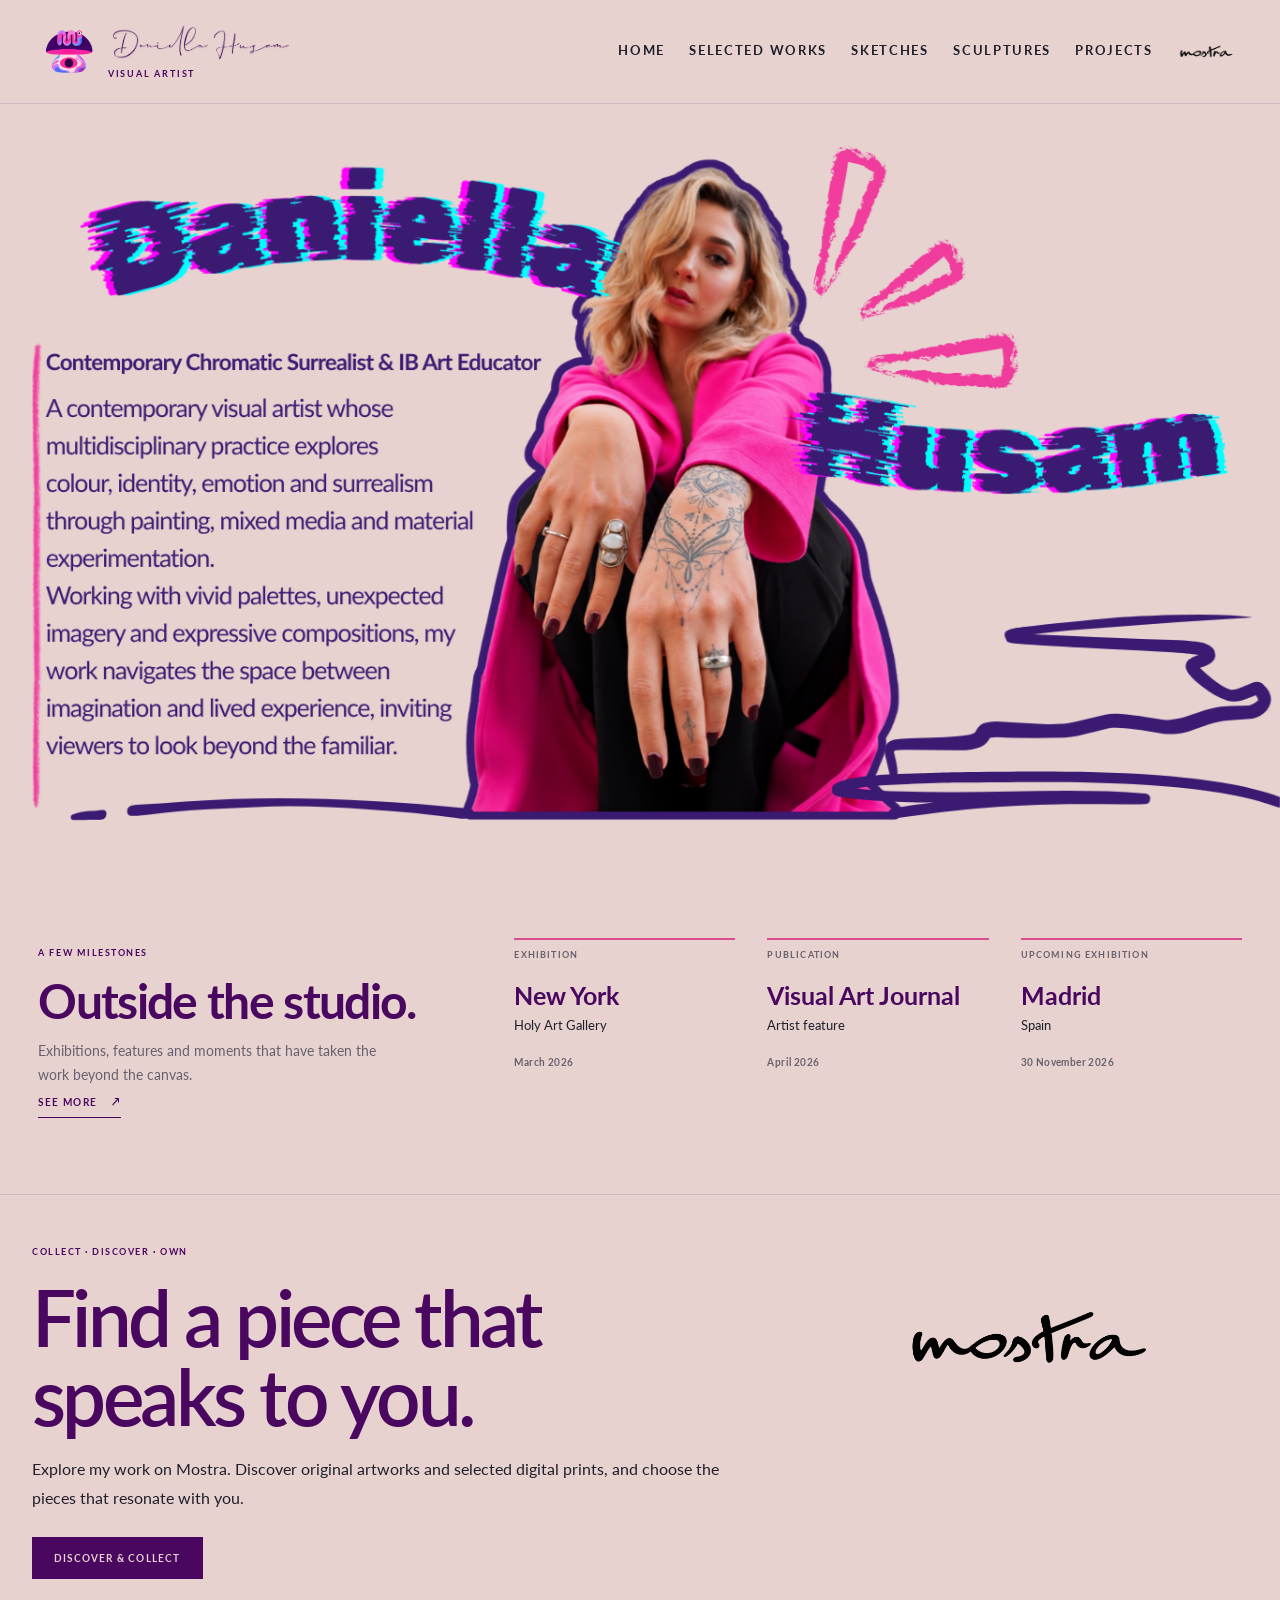
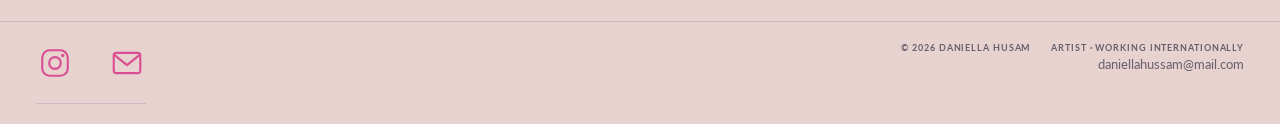
==== commit 2a74f6dc: "Remove hidden page heading elements" ====
--- a/index.html
+++ b/index.html
@@ -61,8 +61,7 @@
   </header>
 
   <main class="home-main">
-<h1 class="visually-hidden">Daniella Husam, contemporary visual artist</h1>
-    <section class="hero-artworld" aria-label="Daniella Husam artist introduction">
+<section class="hero-artworld" aria-label="Daniella Husam artist introduction">
       <p class="hero-accessible-copy">Daniella Husam, contemporary chromatic surrealist and IB art educator. Her multidisciplinary practice explores colour, identity, emotion and surrealism through painting, mixed media and material experimentation.</p>
       <img class="hero-layer hero-portrait-layer" src="assets/images/2.png" alt="Daniella Husam in a bright pink jacket" fetchpriority="high">
       <img class="hero-layer hero-name-daniella" src="assets/images/3.png" alt="" aria-hidden="true">
--- a/assets/css/style.css
+++ b/assets/css/style.css
@@ -1836,3 +1836,17 @@
   .achievement-entry-index { grid-column: 2; grid-row: 1 / span 3; }
   .achievement-entry-date > span { font-size: 28px; }
 }
+
+
+/* Semantic page headings: available to assistive technology without affecting the visual layout */
+.visually-hidden {
+  position: absolute !important;
+  width: 1px !important;
+  height: 1px !important;
+  padding: 0 !important;
+  margin: -1px !important;
+  overflow: hidden !important;
+  clip: rect(0, 0, 0, 0) !important;
+  white-space: nowrap !important;
+  border: 0 !important;
+}
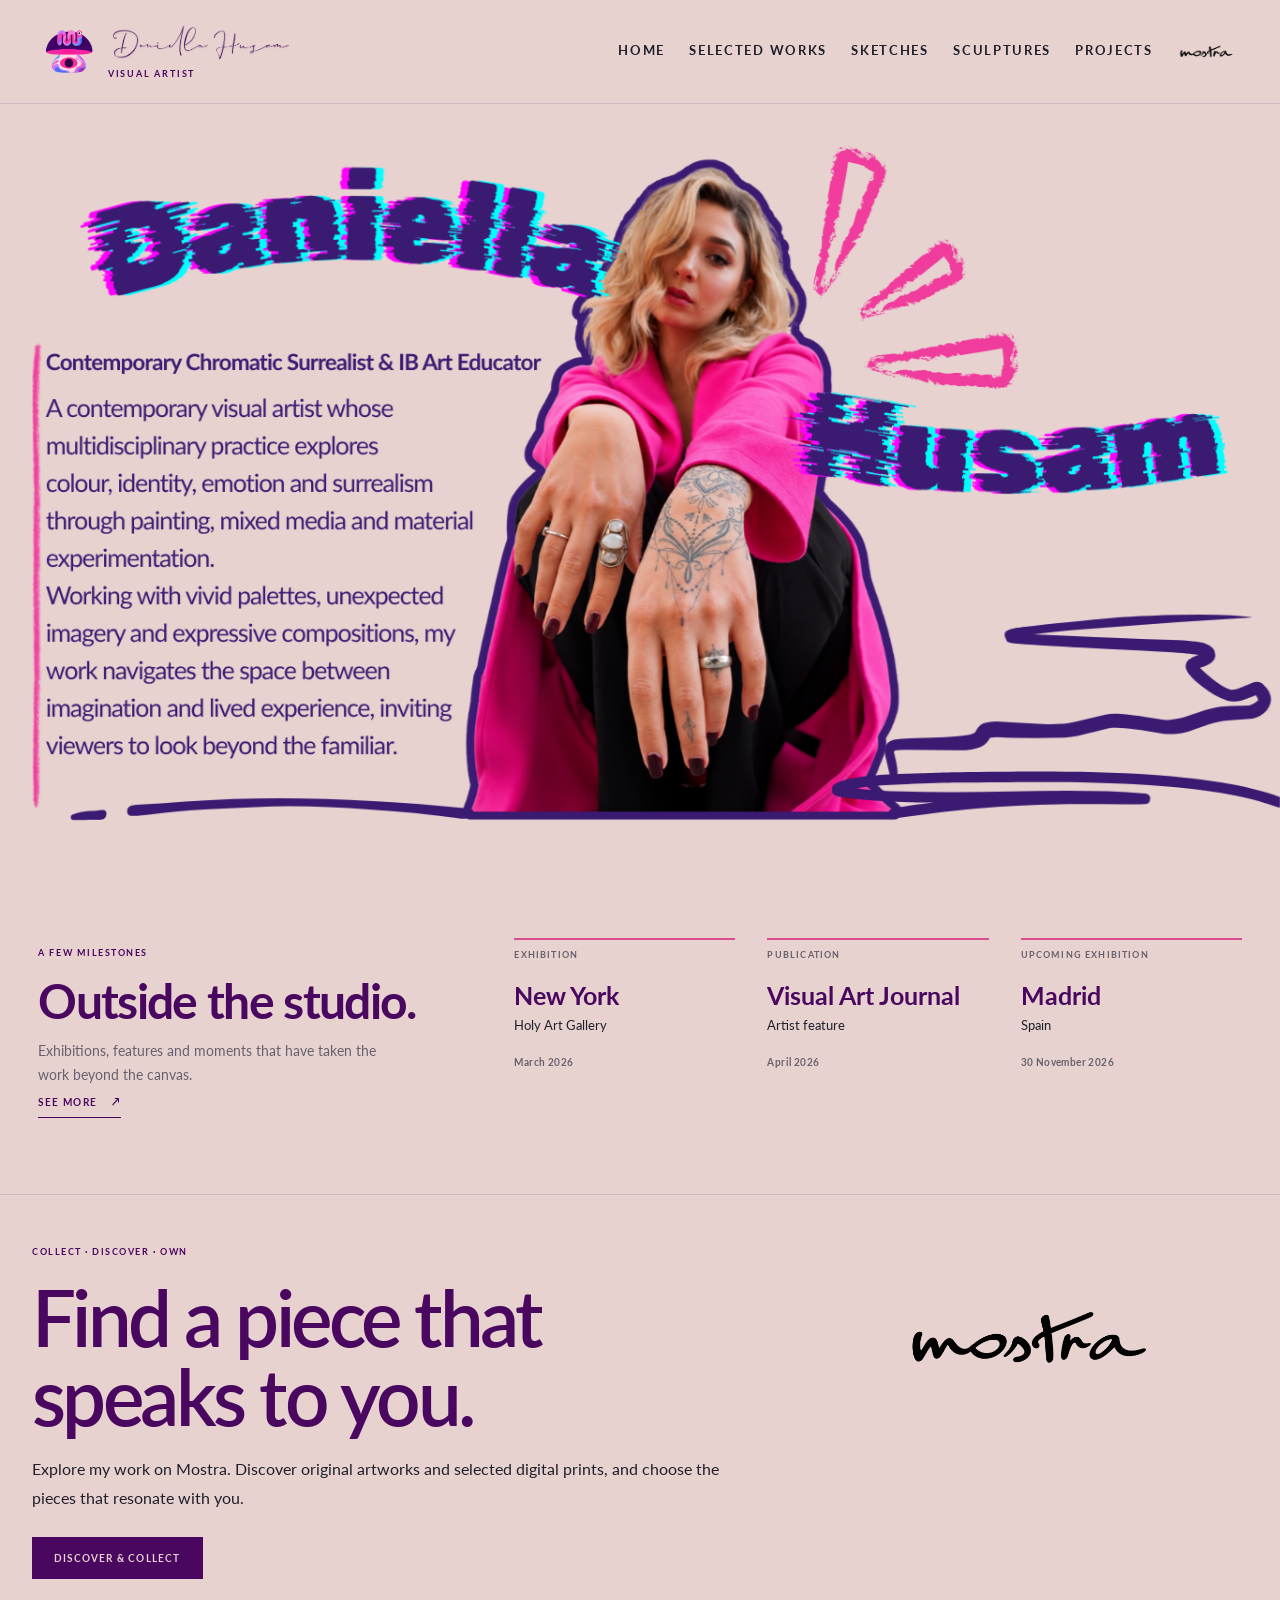
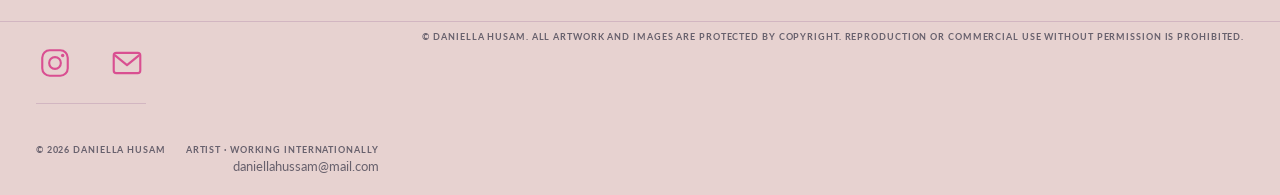
==== commit 75656ffa: "Add portfolio copyright notice and image-saving deterrents" ====
--- a/index.html
+++ b/index.html
@@ -124,10 +124,20 @@
         <svg viewBox="0 0 32 32" aria-hidden="true"><rect x="3.5" y="6.5" width="25" height="19" rx="2.5"></rect><path d="M5 9l11 9 11-9"></path></svg>
       </a>
     </div>
+    <p class="copyright-notice">© Daniella Husam. All artwork and images are protected by copyright. Reproduction or commercial use without permission is prohibited.</p>
     <div class="footer-bottom">
       <span>© 2026 Daniella Husam</span>
       <span>Artist · Working internationally<br><a href="mailto:daniellahussam@mail.com">daniellahussam@mail.com</a></span>
     </div>
   </footer>
+<script>
+  // Discourage casual image saving. This cannot prevent screenshots or access to image URLs.
+  document.addEventListener('contextmenu', event => {
+    if (event.target.closest('img')) event.preventDefault();
+  }, true);
+  document.addEventListener('dragstart', event => {
+    if (event.target.closest('img')) event.preventDefault();
+  }, true);
+</script>
 </body>
 </html>
--- a/assets/css/style.css
+++ b/assets/css/style.css
@@ -1850,3 +1850,56 @@
   white-space: nowrap !important;
   border: 0 !important;
 }
+
+
+/* Descriptive page copy sits quietly after the artwork, not above it */
+.gallery-main > .gallery-intro {
+  order: 2;
+  max-width: 860px;
+  margin: 42px auto 8px;
+  padding: 0;
+}
+.gallery-main > .card-grid { order: 1; }
+.gallery-main > .gallery-intro p {
+  max-width: 760px;
+  margin: 0 auto;
+  color: var(--muted, #77717c);
+  font-size: 11px;
+  line-height: 1.65;
+  letter-spacing: .01em;
+}
+@media (max-width: 700px) {
+  .gallery-main > .gallery-intro { margin: 30px auto 6px; padding: 0 18px; }
+  .gallery-main > .gallery-intro p { font-size: 10px; }
+}
+
+
+/* Keep gallery descriptions after all artwork, never above the gallery */
+main.gallery-main {
+  display: flex;
+  flex-direction: column;
+}
+main.gallery-main > .card-grid {
+  order: 1;
+  width: 100%;
+}
+main.gallery-main > .gallery-intro {
+  order: 2;
+  display: block;
+  width: 100%;
+  max-width: 860px;
+  margin: 34px auto 12px;
+  padding: 0;
+}
+main.gallery-main > .gallery-intro p {
+  max-width: 760px;
+  margin: 0 auto;
+  color: var(--muted, #77717c);
+  font-size: 11px;
+  line-height: 1.65;
+  letter-spacing: .01em;
+}
+@media (max-width: 700px) {
+  main.gallery-main > .gallery-intro { margin: 26px auto 10px; padding: 0 18px; }
+  main.gallery-main > .gallery-intro p { font-size: 10px; }
+}
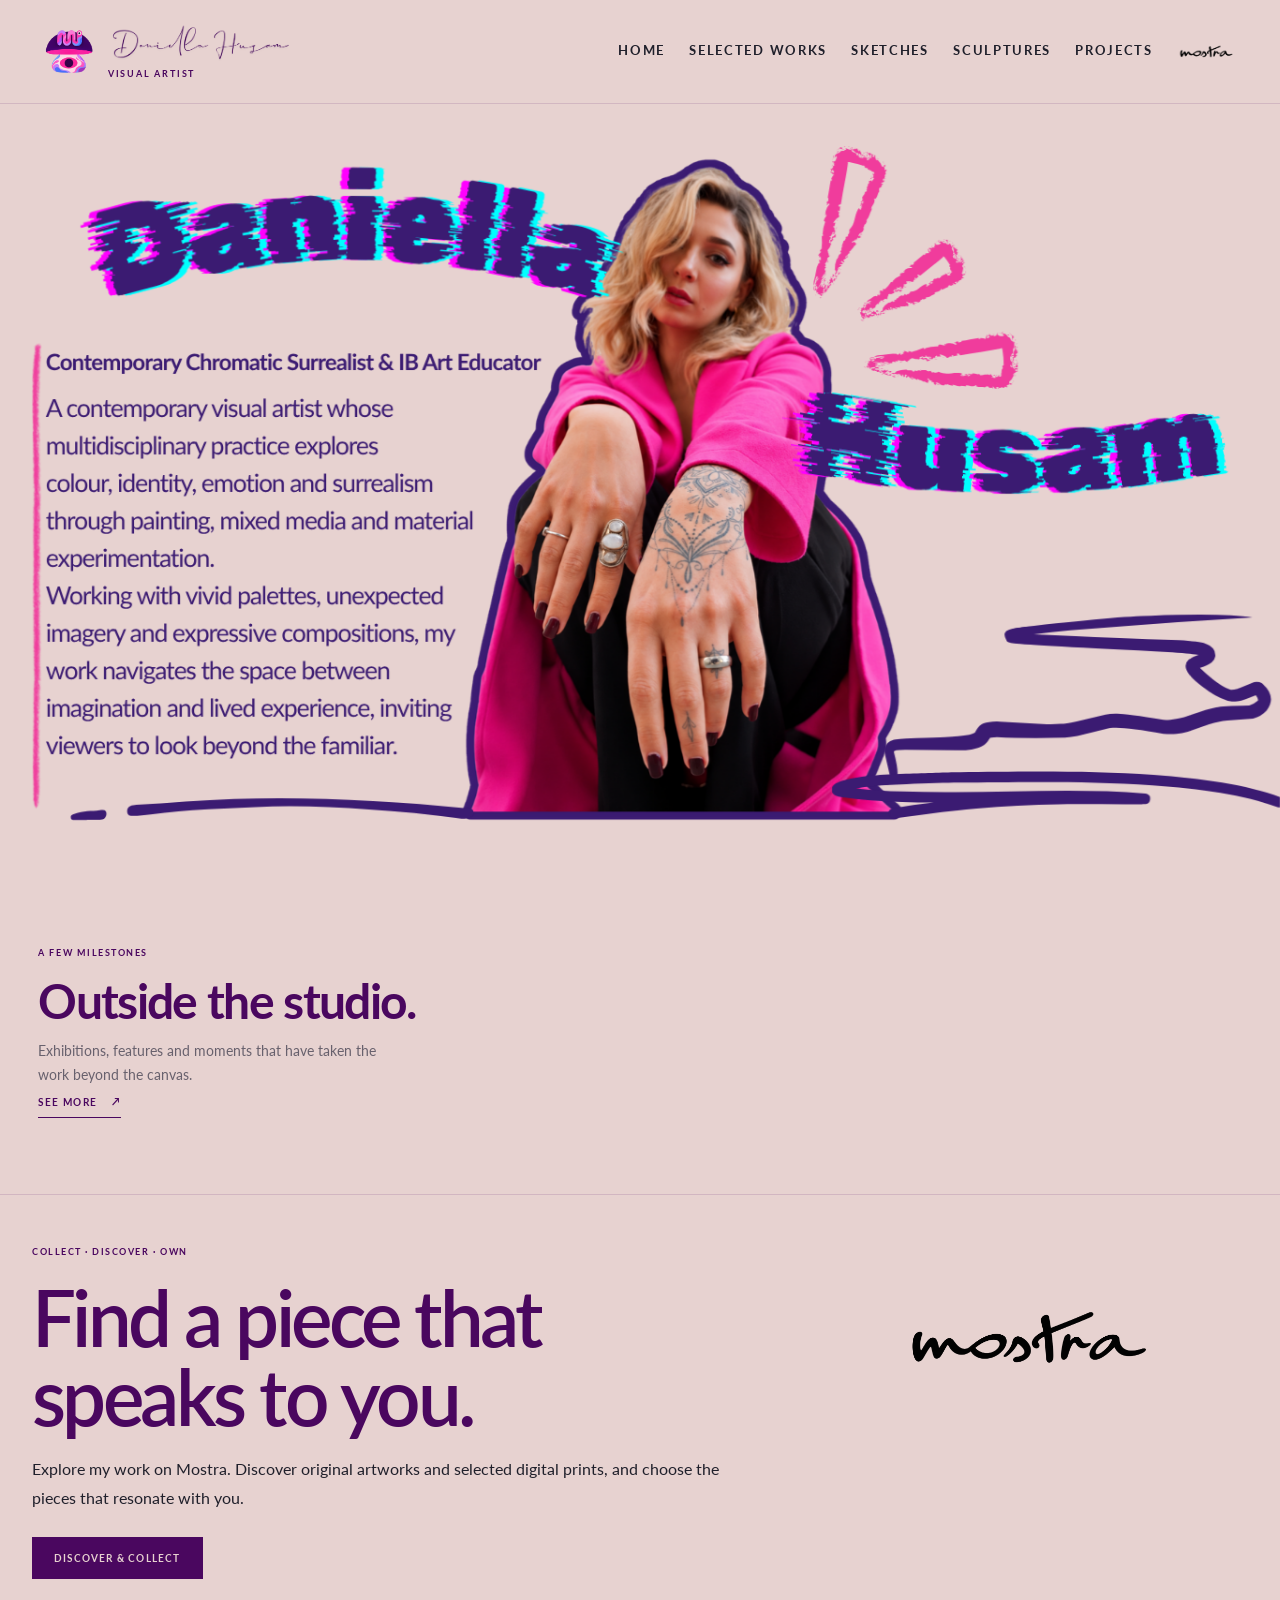
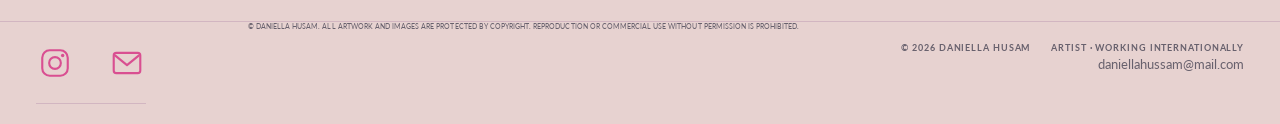
==== commit b3fd8a39: "Connect homepage sections to editable CMS content" ====
--- a/index.html
+++ b/index.html
@@ -73,43 +73,38 @@
       <img class="hero-layer hero-artist-statement" src="assets/images/9.png" alt="" aria-hidden="true">
     </section>
 
+    <section class="featured-work-section" id="featured-work" hidden aria-labelledby="featured-work-heading">
+      <div class="featured-work-intro">
+        <span class="eyebrow">In the studio</span>
+        <h2 id="featured-work-heading">Featured work</h2>
+        <p class="featured-work-description"></p>
+      </div>
+      <div class="featured-work-grid"></div>
+    </section>
+
     <section class="achievements-preview" aria-labelledby="achievements-heading">
       <div class="achievements-heading">
-        <span class="eyebrow">A few milestones</span>
+        <span class="eyebrow" id="announcements-eyebrow">A few milestones</span>
         <h2 id="achievements-heading">Outside the studio.</h2>
-        <p>Exhibitions, features and moments that have taken the work beyond the canvas.</p>
+        <p id="announcements-description">Exhibitions, features and moments that have taken the work beyond the canvas.</p>
         <a class="text-link-button achievements-see-more" href="achievements.html">See more <span aria-hidden="true">↗</span></a>
       </div>
-      <div class="achievement-list">
-        <article class="achievement-item">
-          <span class="achievement-type">Exhibition</span>
-          <h3>New York</h3>
-          <p>Holy Art Gallery</p>
-          <time datetime="2026-03">March 2026</time>
-        </article>
-        <article class="achievement-item">
-          <span class="achievement-type">Publication</span>
-          <h3>Visual Art Journal</h3>
-          <p>Artist feature</p>
-          <time datetime="2026-04">April 2026</time>
-        </article>
-        <article class="achievement-item">
-          <span class="achievement-type">Upcoming exhibition</span>
-          <h3>Madrid</h3>
-          <p>Spain</p>
-          <time datetime="2026-11-30">30 November 2026</time>
-        </article>
-      </div>
+      <div class="achievement-list" id="homepage-announcements"></div>
+    </section>
+
+    <section class="selected-links-section" hidden aria-labelledby="selected-links-heading">
+      <h2 id="selected-links-heading">Explore further</h2>
+      <div class="selected-links-list"></div>
     </section>
 
     <section class="mostra-section" id="collect">
       <div class="mostra-copy">
-        <div class="eyebrow">Collect · Discover · Own</div>
-        <h2>Find a piece that<br>speaks to you.</h2>
-        <p>Explore my work on Mostra. Discover original artworks and selected digital prints, and choose the pieces that resonate with you.</p>
-        <a class="mostra-button" href="https://getmostra.com/artist/daniellahussam" target="_blank" rel="noopener noreferrer">Discover &amp; Collect</a>
+        <div class="eyebrow" id="mostra-eyebrow">Collect · Discover · Own</div>
+        <h2 id="mostra-heading">Find a piece that<br>speaks to you.</h2>
+        <p id="mostra-description">Explore my work on Mostra. Discover original artworks and selected digital prints, and choose the pieces that resonate with you.</p>
+        <a class="mostra-button" id="mostra-button" href="https://getmostra.com/artist/daniellahussam" target="_blank" rel="noopener noreferrer">Discover &amp; Collect</a>
       </div>
-      <a class="mostra-art-link" href="https://getmostra.com/artist/daniellahussam" target="_blank" rel="noopener noreferrer" aria-label="Discover and collect artwork on Mostra">
+      <a class="mostra-art-link" id="mostra-art-link" href="https://getmostra.com/artist/daniellahussam" target="_blank" rel="noopener noreferrer" aria-label="Discover and collect artwork on Mostra">
         <img class="mostra-large-logo" src="assets/images/mostra-logo.png" alt="Mostra">
       </a>
     </section>
@@ -130,6 +125,119 @@
       <span>Artist · Working internationally<br><a href="mailto:daniellahussam@mail.com">daniellahussam@mail.com</a></span>
     </div>
   </footer>
+<script>
+(async function loadHomepageContent() {
+  const safeUrl = value => {
+    try {
+      const url = new URL(value, window.location.href);
+      return ['http:', 'https:'].includes(url.protocol) ? url.href : '';
+    } catch { return ''; }
+  };
+  const make = (tag, className, textValue) => {
+    const el = document.createElement(tag);
+    if (className) el.className = className;
+    if (textValue != null) el.textContent = textValue;
+    return el;
+  };
+  try {
+    const response = await fetch('content/home.json', { cache: 'no-store' });
+    if (!response.ok) return;
+    const data = await response.json();
+
+    const setText = (selector, value) => {
+      if (typeof value === 'string' && value.trim()) document.querySelector(selector).textContent = value;
+    };
+    setText('#announcements-eyebrow', data.achievements_eyebrow);
+    setText('#achievements-heading', data.achievements_heading);
+    setText('#announcements-description', data.achievements_description);
+
+    const announcements = document.getElementById('homepage-announcements');
+    if (announcements && Array.isArray(data.announcements)) {
+      announcements.replaceChildren();
+      data.announcements.slice(0, 3).forEach(item => {
+        const article = make('article', 'achievement-item');
+        article.append(make('span', 'achievement-type', item.type || 'Announcement'));
+        article.append(make('h3', '', item.title || ''));
+        if (item.detail) article.append(make('p', '', item.detail));
+        if (item.date_label) {
+          const time = make('time', '', item.date_label);
+          if (item.date) time.dateTime = item.date;
+          article.append(time);
+        }
+        const href = safeUrl(item.link_url);
+        if (href && item.link_label) {
+          const link = make('a', 'text-link-button', item.link_label);
+          link.href = href;
+          link.target = '_blank';
+          link.rel = 'noopener noreferrer';
+          article.append(link);
+        }
+        announcements.append(article);
+      });
+    }
+
+    const featured = document.querySelector('.featured-work-section');
+    if (featured && Array.isArray(data.featured_work) && data.featured_work.length) {
+      setText('#featured-work-heading', data.featured_heading);
+      setText('.featured-work-description', data.featured_description);
+      const grid = featured.querySelector('.featured-work-grid');
+      data.featured_work.slice(0, 3).forEach(item => {
+        const card = make('article', 'featured-work-card');
+        const imageUrl = safeUrl(item.image);
+        if (imageUrl) {
+          const image = document.createElement('img');
+          image.src = imageUrl;
+          image.alt = item.title || 'Featured artwork';
+          image.loading = 'lazy';
+          card.append(image);
+        }
+        const title = make('h3', '', item.title || '');
+        card.append(title);
+        if (item.medium) card.append(make('p', 'featured-work-medium', item.medium));
+        if (item.description) card.append(make('p', '', item.description));
+        const href = safeUrl(item.link_url);
+        if (href && item.link_label) {
+          const link = make('a', 'text-link-button', item.link_label);
+          link.href = href;
+          card.append(link);
+        }
+        grid.append(card);
+      });
+      featured.hidden = grid.children.length === 0;
+    }
+
+    const linksSection = document.querySelector('.selected-links-section');
+    if (linksSection && Array.isArray(data.selected_links) && data.selected_links.length) {
+      setText('#selected-links-heading', data.selected_links_heading);
+      const list = linksSection.querySelector('.selected-links-list');
+      data.selected_links.forEach(item => {
+        const href = safeUrl(item.url);
+        if (!href || !item.label) return;
+        const link = make('a', 'selected-link-item');
+        link.href = href;
+        link.textContent = item.label;
+        link.target = '_blank';
+        link.rel = 'noopener noreferrer';
+        if (item.description) link.append(make('span', '', item.description));
+        list.append(link);
+      });
+      linksSection.hidden = list.children.length === 0;
+    }
+
+    setText('#mostra-eyebrow', data.mostra_eyebrow);
+    setText('#mostra-heading', data.mostra_heading);
+    setText('#mostra-description', data.mostra_description);
+    const mostraUrl = safeUrl(data.mostra_url);
+    if (mostraUrl) {
+      document.getElementById('mostra-button').href = mostraUrl;
+      document.getElementById('mostra-art-link').href = mostraUrl;
+    }
+    setText('#mostra-button', data.mostra_button_label);
+  } catch (error) {
+    console.warn('Homepage content could not be loaded; using the built-in defaults.', error);
+  }
+})();
+</script>
 <script>
   // Discourage casual image saving. This cannot prevent screenshots or access to image URLs.
   document.addEventListener('contextmenu', event => {
--- a/assets/css/style.css
+++ b/assets/css/style.css
@@ -1805,11 +1805,15 @@
   column-gap: clamp(18px, 3vw, 44px);
 }
 .achievement-entry-content { max-width: none; }
-.achievement-carousel,
-.achievement-carousel-placeholder { width: 100%; min-width: 0; align-self: center; }
-.achievement-carousel-viewport {
-  width: 100%; overflow: hidden; aspect-ratio: 4 / 3;
-  background: rgba(91, 0, 100, .045); scroll-behavior: smooth; scrollbar-width: none;
+.achievement-entry > .achievement-carousel,
+.achievement-entry > .achievement-carousel-placeholder {
+  width: 100%; min-width: 0; align-self: start !important; justify-self: stretch;
+  margin-top: 0 !important; padding-top: 0 !important;
+}
+.achievement-entry > .achievement-carousel .achievement-carousel-viewport {
+  width: 100%; height: auto !important; aspect-ratio: 3 / 4 !important;
+  overflow: hidden; background: rgba(91, 0, 100, .045);
+  scroll-behavior: smooth; scrollbar-width: none;
 }
 .achievement-carousel-viewport::-webkit-scrollbar { display: none; }
 .achievement-carousel-track { display: flex; width: 100%; height: 100%; }
@@ -1903,3 +1907,27 @@
   main.gallery-main > .gallery-intro { margin: 26px auto 10px; padding: 0 18px; }
   main.gallery-main > .gallery-intro p { font-size: 10px; }
 }
+
+
+/* Copyright notice and light-touch image-saving deterrents */
+.copyright-notice {
+  flex: 1 1 auto;
+  min-width: 0;
+  max-width: none;
+  margin: 0;
+  padding: 0 8px;
+  color: var(--muted);
+  font: 400 clamp(5px, .55vw, 8px)/1.2 var(--ui);
+  letter-spacing: .005em;
+  text-align: center;
+  white-space: nowrap;
+}
+.site-footer img,
+.work-card img,
+.achievement-carousel img,
+.zoom-stage img,
+.projects-gallery img {
+  -webkit-user-drag: none;
+  user-select: none;
+  -webkit-user-select: none;
+}
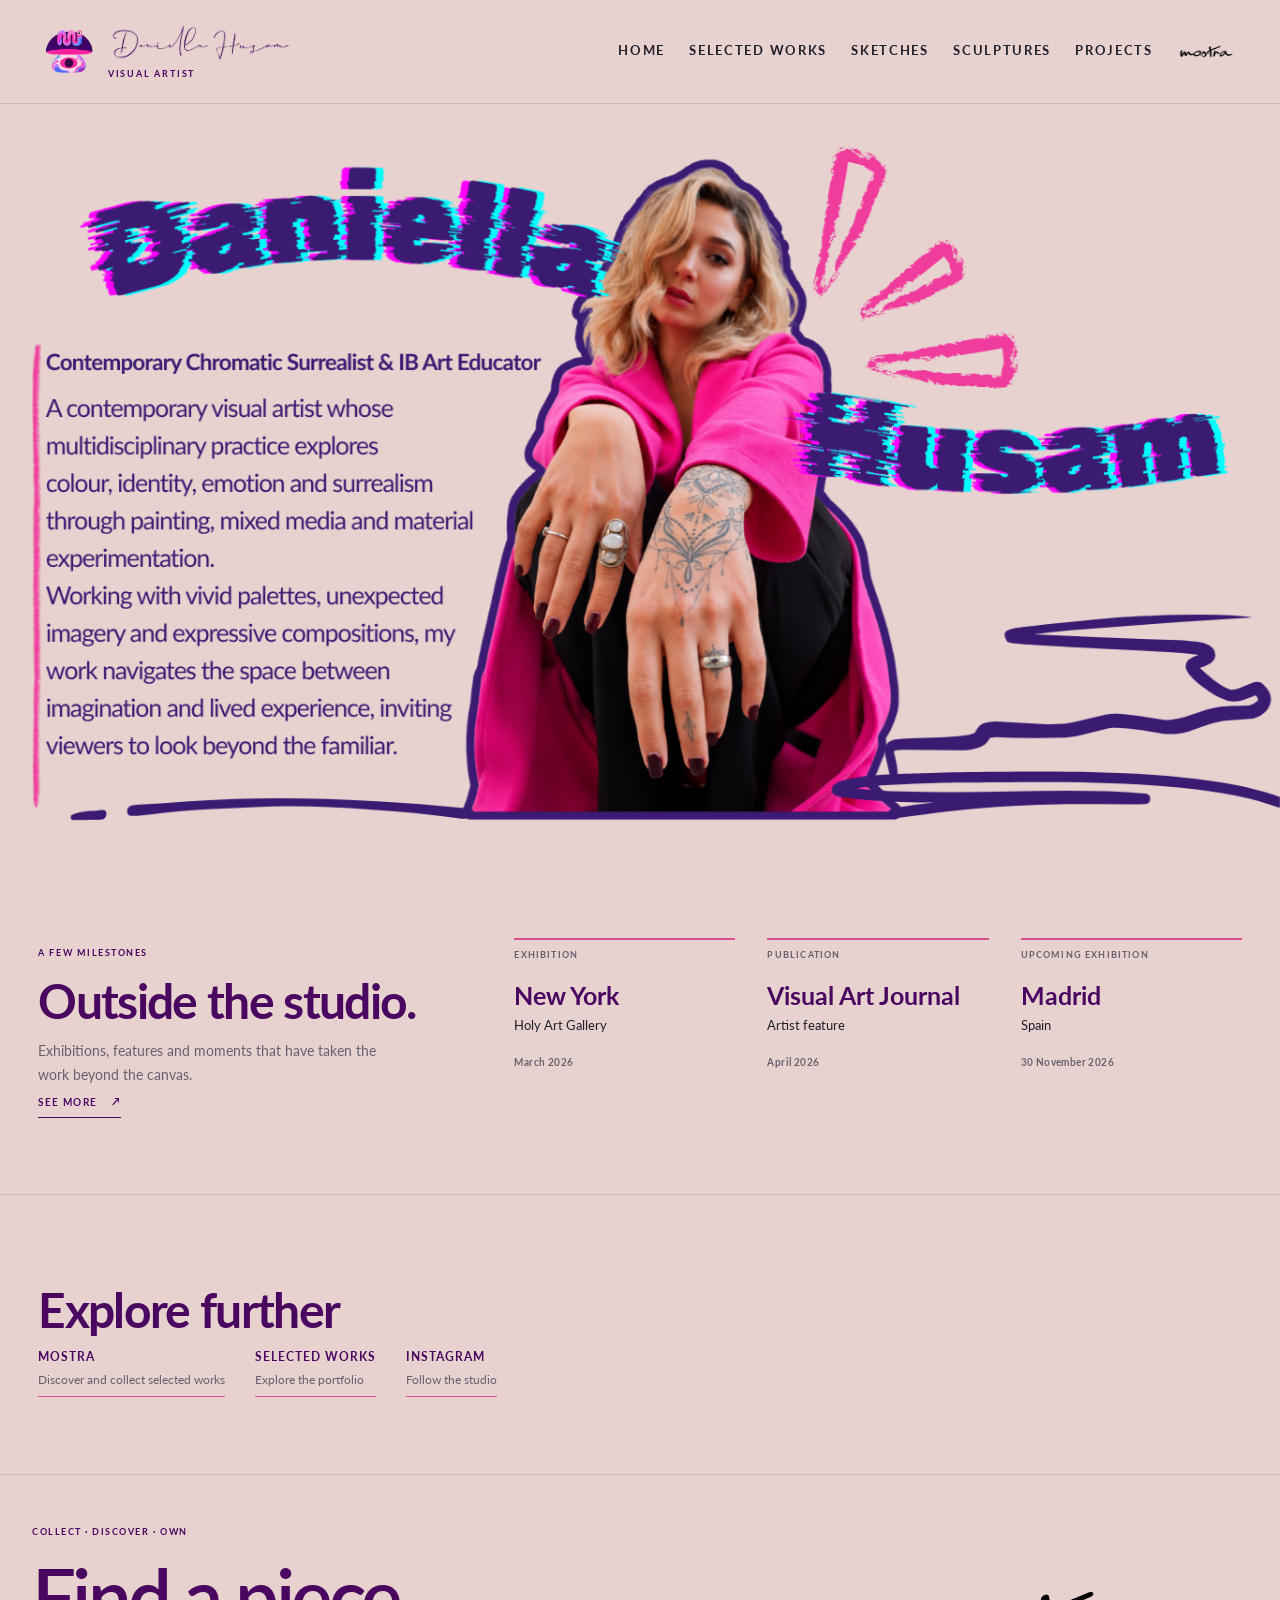
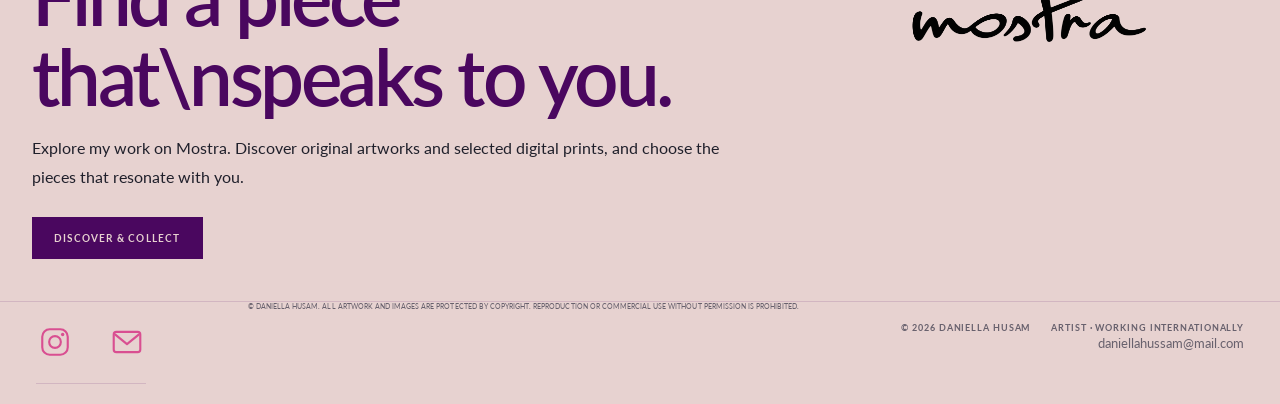
==== commit d36caf92: "Refresh homepage stylesheet cache for CMS sections" ====
--- a/index.html
+++ b/index.html
@@ -22,7 +22,7 @@
   <link rel="preconnect" href="https://fonts.googleapis.com">
   <link rel="preconnect" href="https://fonts.gstatic.com" crossorigin>
   <link href="https://fonts.googleapis.com/css2?family=DM+Sans:wght@400;500;600;700&family=Lato:wght@400;700&family=Playfair+Display:wght@500;600;700&family=Bowlby+One+SC&display=swap" rel="stylesheet">
-  <link href="assets/css/style.css?v=20261120-hidden-headings" rel="stylesheet">
+  <link href="assets/css/style.css?v=20261120-homepage-cms" rel="stylesheet">
 
   <script type="application/ld+json">
   {
--- a/assets/css/style.css
+++ b/assets/css/style.css
@@ -1931,3 +1931,34 @@
   user-select: none;
   -webkit-user-select: none;
 }
+
+/* CMS-managed homepage sections */
+.featured-work-section,
+.selected-links-section {
+  padding: clamp(42px, 6vw, 82px) clamp(18px, 3vw, 44px);
+  border-bottom: 1px solid var(--line);
+}
+.featured-work-intro { max-width: 620px; margin-bottom: 30px; }
+.featured-work-intro h2,
+.selected-links-section h2 {
+  margin: 12px 0;
+  color: var(--purple);
+  font: 700 clamp(30px, 4vw, 48px)/1.08 'Playfair Display', Georgia, serif;
+  letter-spacing: -.035em;
+}
+.featured-work-description { color: var(--muted); font-size: 14px; line-height: 1.75; }
+.featured-work-grid { display: grid; grid-template-columns: repeat(3, minmax(0, 1fr)); gap: clamp(18px, 3vw, 38px); }
+.featured-work-card { min-width: 0; }
+.featured-work-card img { display: block; width: 100%; height: auto; object-fit: contain; margin-bottom: 14px; }
+.featured-work-card h3 { color: var(--purple); font: 700 22px/1.2 'Playfair Display', Georgia, serif; margin: 0 0 6px; }
+.featured-work-card p { color: var(--muted); font-size: 13px; line-height: 1.7; }
+.featured-work-card .featured-work-medium { font-size: 11px; letter-spacing: .04em; }
+.selected-links-list { display: flex; flex-wrap: wrap; gap: 14px 30px; }
+.selected-link-item { color: var(--purple); font: 700 12px/1.5 var(--ui); letter-spacing: .08em; text-transform: uppercase; text-decoration: none; border-bottom: 1px solid var(--pink); padding-bottom: 7px; }
+.selected-link-item span { display: block; margin-top: 5px; color: var(--muted); font: 400 12px/1.5 var(--ui); letter-spacing: 0; text-transform: none; }
+@media (max-width: 760px) {
+  .featured-work-grid { grid-template-columns: 1fr 1fr; }
+}
+@media (max-width: 520px) {
+  .featured-work-grid { grid-template-columns: 1fr; }
+}
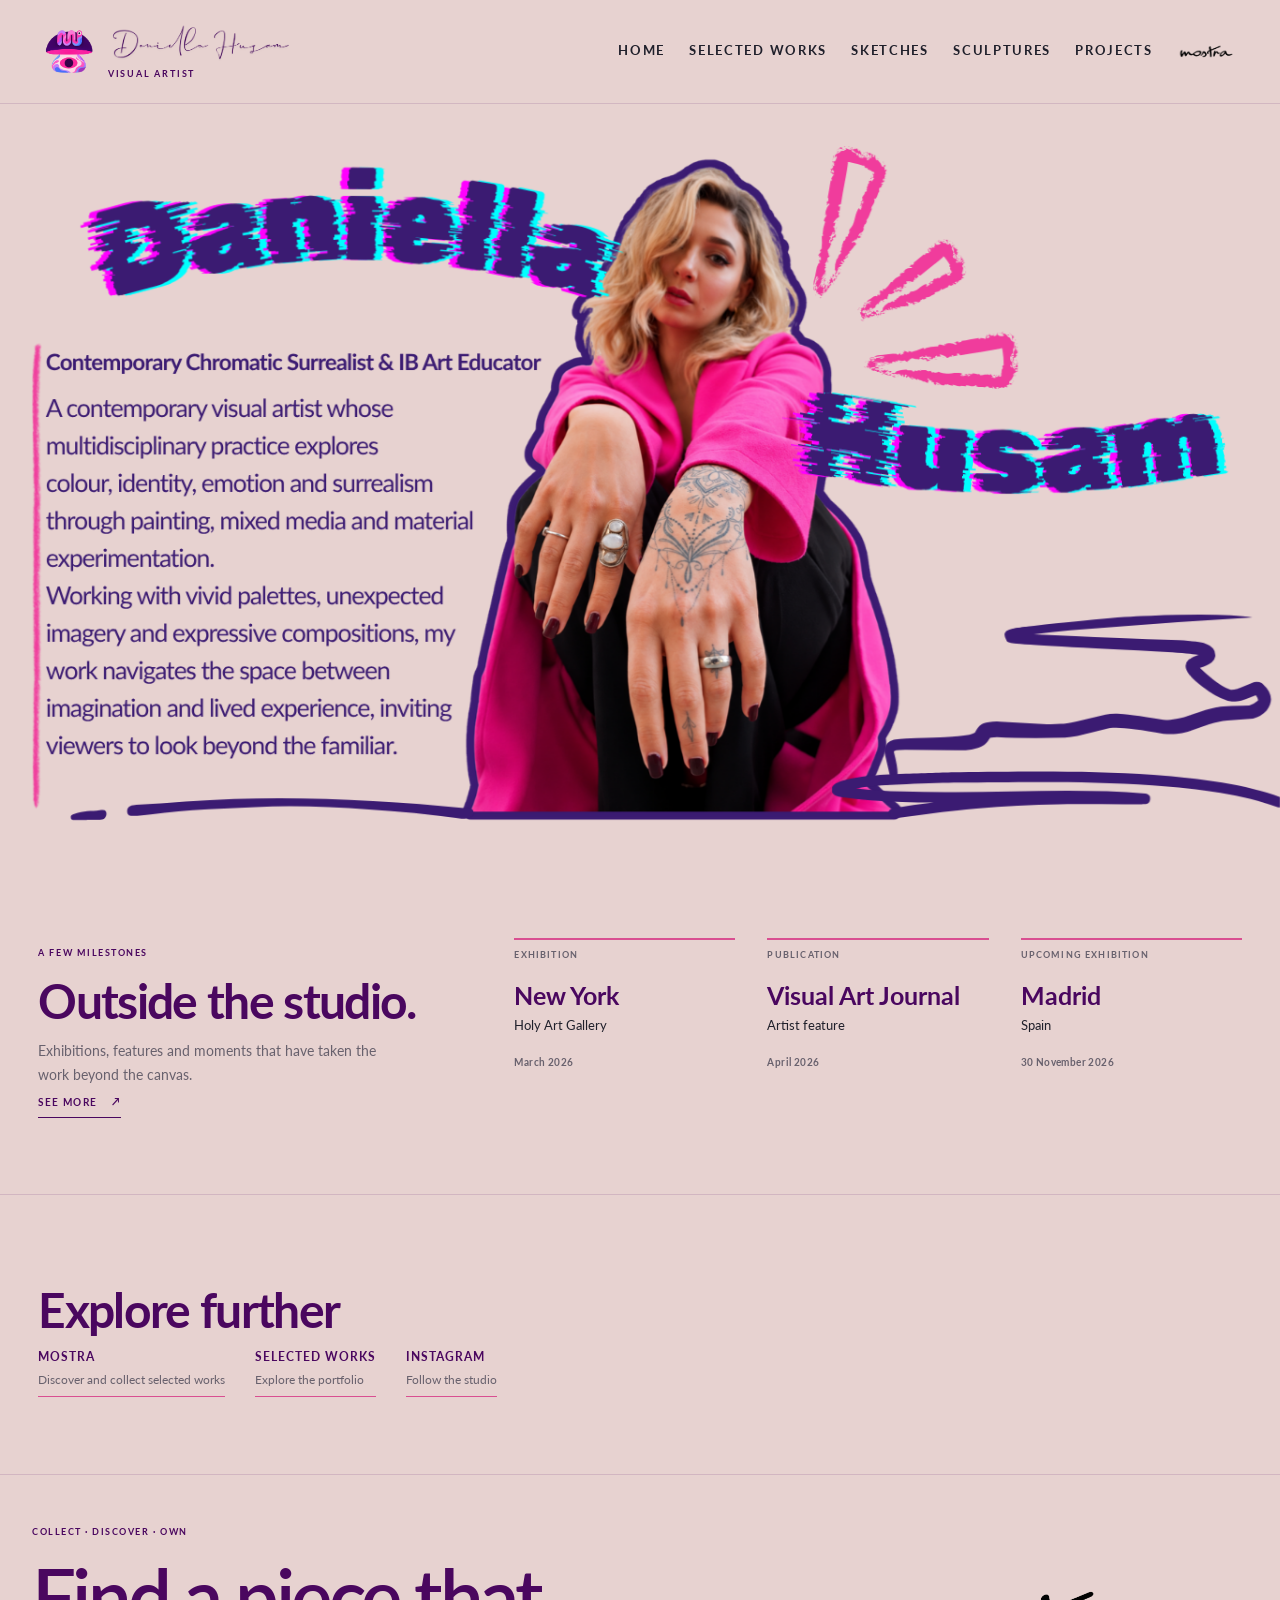
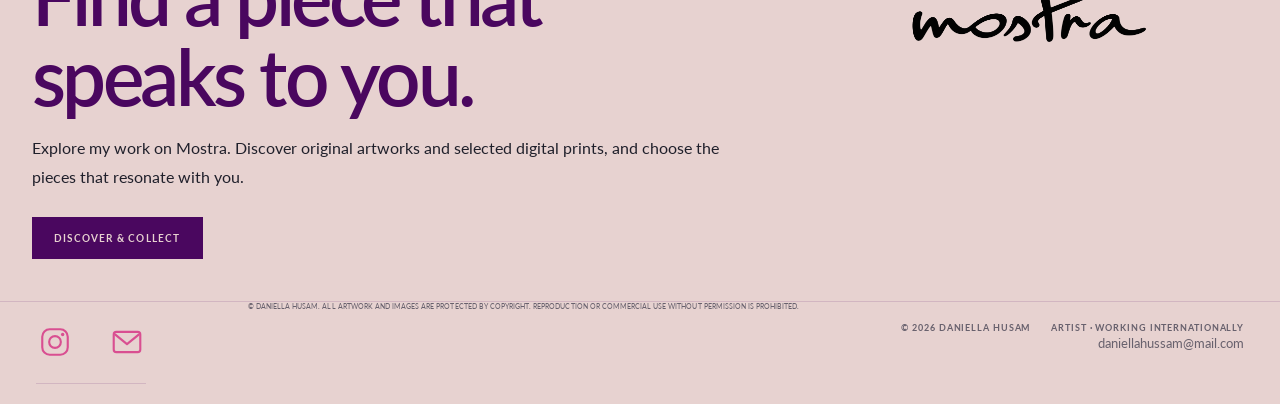
==== commit 0b98f410: "Support email links in homepage explore section" ====
--- a/index.html
+++ b/index.html
@@ -133,6 +133,10 @@
       return ['http:', 'https:'].includes(url.protocol) ? url.href : '';
     } catch { return ''; }
   };
+  const safeLinkUrl = value => {
+    if (typeof value === 'string' && value.startsWith('mailto:')) return value;
+    return safeUrl(value);
+  };
   const make = (tag, className, textValue) => {
     const el = document.createElement(tag);
     if (className) el.className = className;
@@ -211,7 +215,7 @@
       setText('#selected-links-heading', data.selected_links_heading);
       const list = linksSection.querySelector('.selected-links-list');
       data.selected_links.forEach(item => {
-        const href = safeUrl(item.url);
+        const href = safeLinkUrl(item.url);
         if (!href || !item.label) return;
         const link = make('a', 'selected-link-item');
         link.href = href;
--- a/assets/css/style.css
+++ b/assets/css/style.css
@@ -152,6 +152,7 @@
   border-bottom: 1px solid var(--line);
 }
 .mostra-copy h2 {
+  white-space: pre-line;
   font: 600 clamp(40px, 6vw, 76px)/1.02 var(--display);
   letter-spacing: -.045em;
   margin: 18px 0;
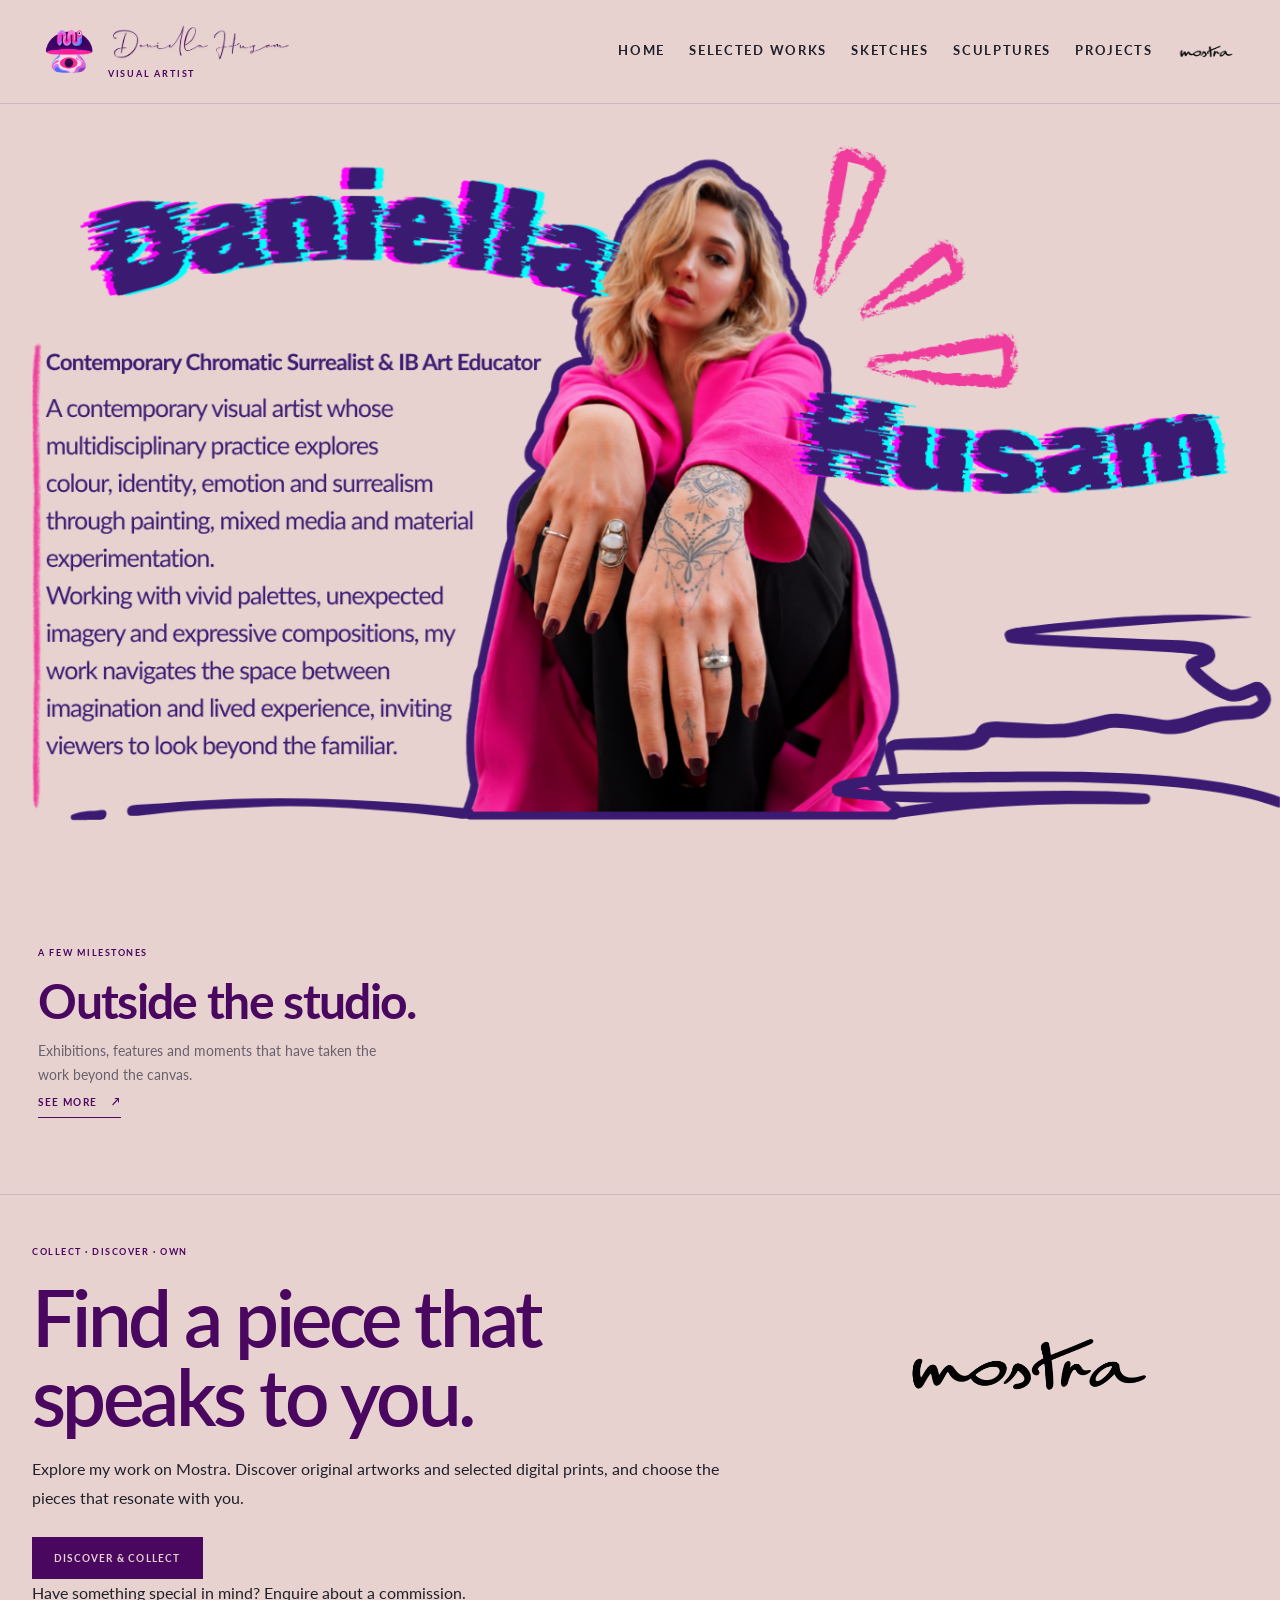
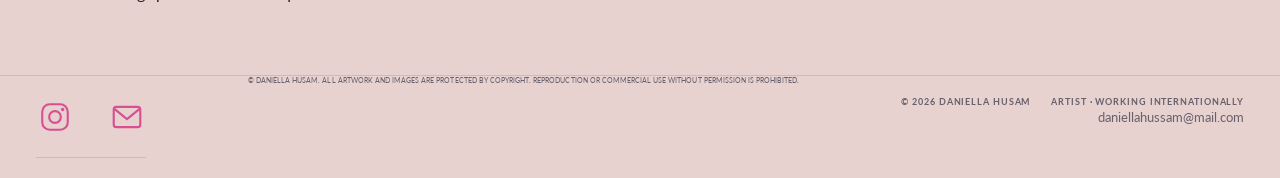
==== commit de111626: "Place commission enquiry beneath the Mostra section" ====
--- a/index.html
+++ b/index.html
@@ -103,6 +103,7 @@
         <h2 id="mostra-heading">Find a piece that<br>speaks to you.</h2>
         <p id="mostra-description">Explore my work on Mostra. Discover original artworks and selected digital prints, and choose the pieces that resonate with you.</p>
         <a class="mostra-button" id="mostra-button" href="https://getmostra.com/artist/daniellahussam" target="_blank" rel="noopener noreferrer">Discover &amp; Collect</a>
+        <p class="commission-inquiry">Have something special in mind? <a href="mailto:daniellahussam@mail.com">Enquire about a commission</a>.</p>
       </div>
       <a class="mostra-art-link" id="mostra-art-link" href="https://getmostra.com/artist/daniellahussam" target="_blank" rel="noopener noreferrer" aria-label="Discover and collect artwork on Mostra">
         <img class="mostra-large-logo" src="assets/images/mostra-logo.png" alt="Mostra">
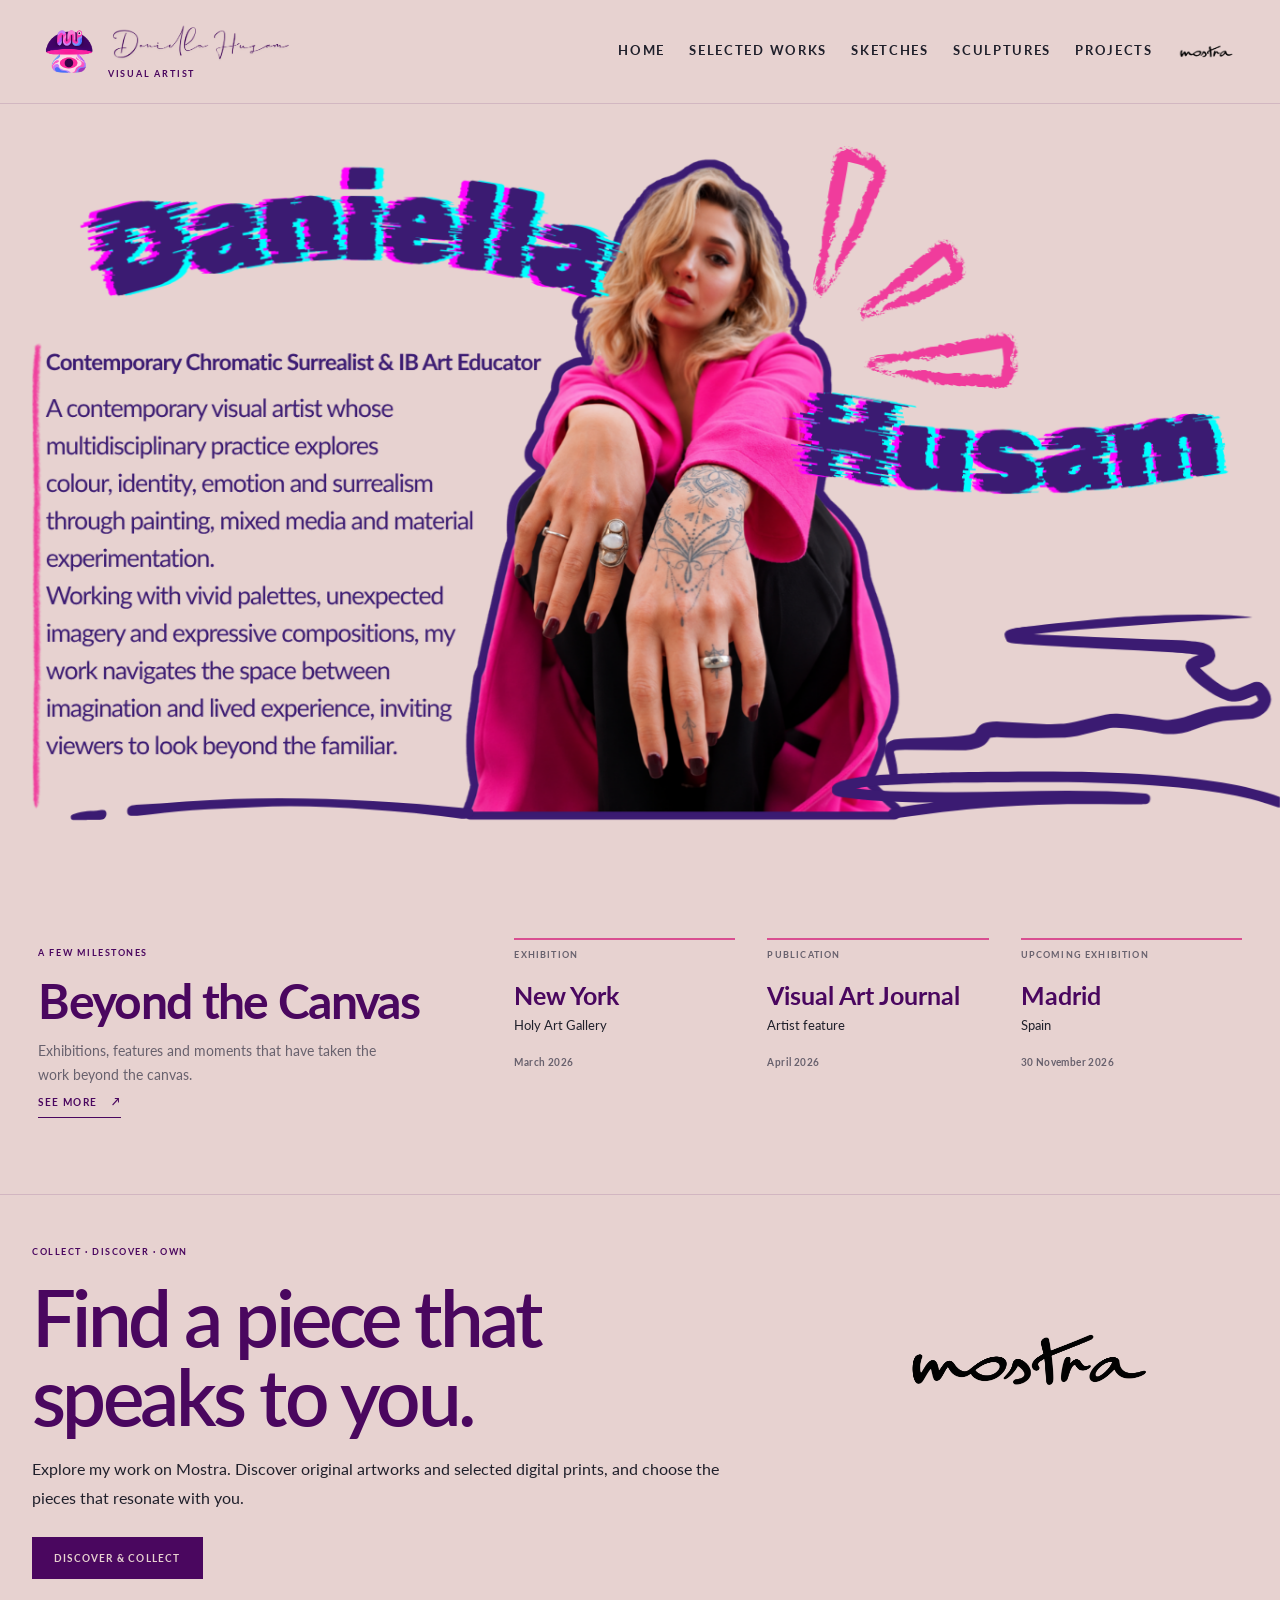
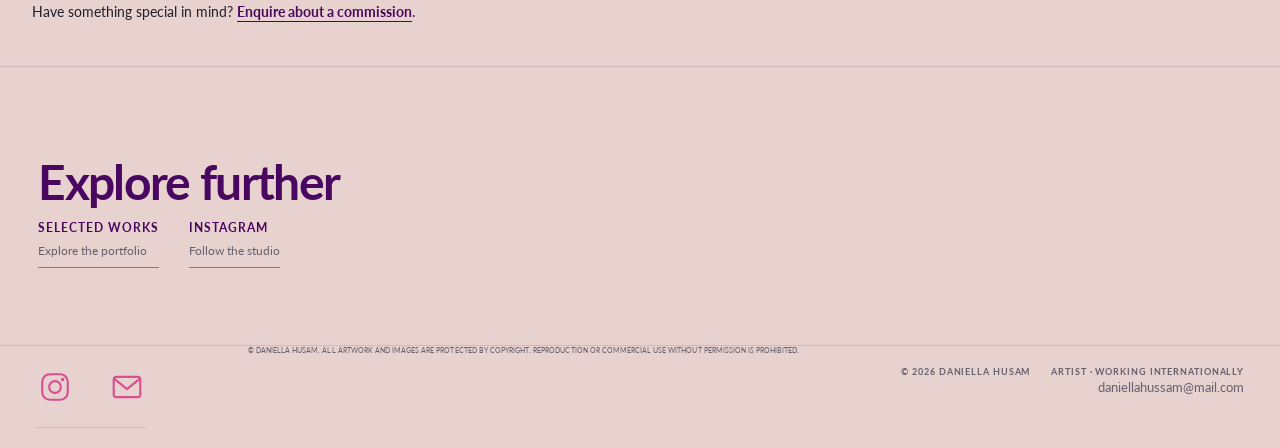
==== commit 507644df: "Move Explore further below the Mostra section" ====
--- a/index.html
+++ b/index.html
@@ -92,11 +92,6 @@
       <div class="achievement-list" id="homepage-announcements"></div>
     </section>
 
-    <section class="selected-links-section" hidden aria-labelledby="selected-links-heading">
-      <h2 id="selected-links-heading">Explore further</h2>
-      <div class="selected-links-list"></div>
-    </section>
-
     <section class="mostra-section" id="collect">
       <div class="mostra-copy">
         <div class="eyebrow" id="mostra-eyebrow">Collect · Discover · Own</div>
@@ -108,6 +103,12 @@
       <a class="mostra-art-link" id="mostra-art-link" href="https://getmostra.com/artist/daniellahussam" target="_blank" rel="noopener noreferrer" aria-label="Discover and collect artwork on Mostra">
         <img class="mostra-large-logo" src="assets/images/mostra-logo.png" alt="Mostra">
       </a>
+    </section>
+
+
+    <section class="selected-links-section" hidden aria-labelledby="selected-links-heading">
+      <h2 id="selected-links-heading">Explore further</h2>
+      <div class="selected-links-list"></div>
     </section>
   </main>
 
--- a/assets/css/style.css
+++ b/assets/css/style.css
@@ -1963,3 +1963,7 @@
 @media (max-width: 520px) {
   .featured-work-grid { grid-template-columns: 1fr; }
 }
+
+
+.commission-inquiry { margin: 22px 0 0 !important; font-size: 14px !important; line-height: 1.6 !important; }
+.commission-inquiry a { color: var(--purple); text-decoration: underline; text-underline-offset: 4px; font-weight: 700; }
